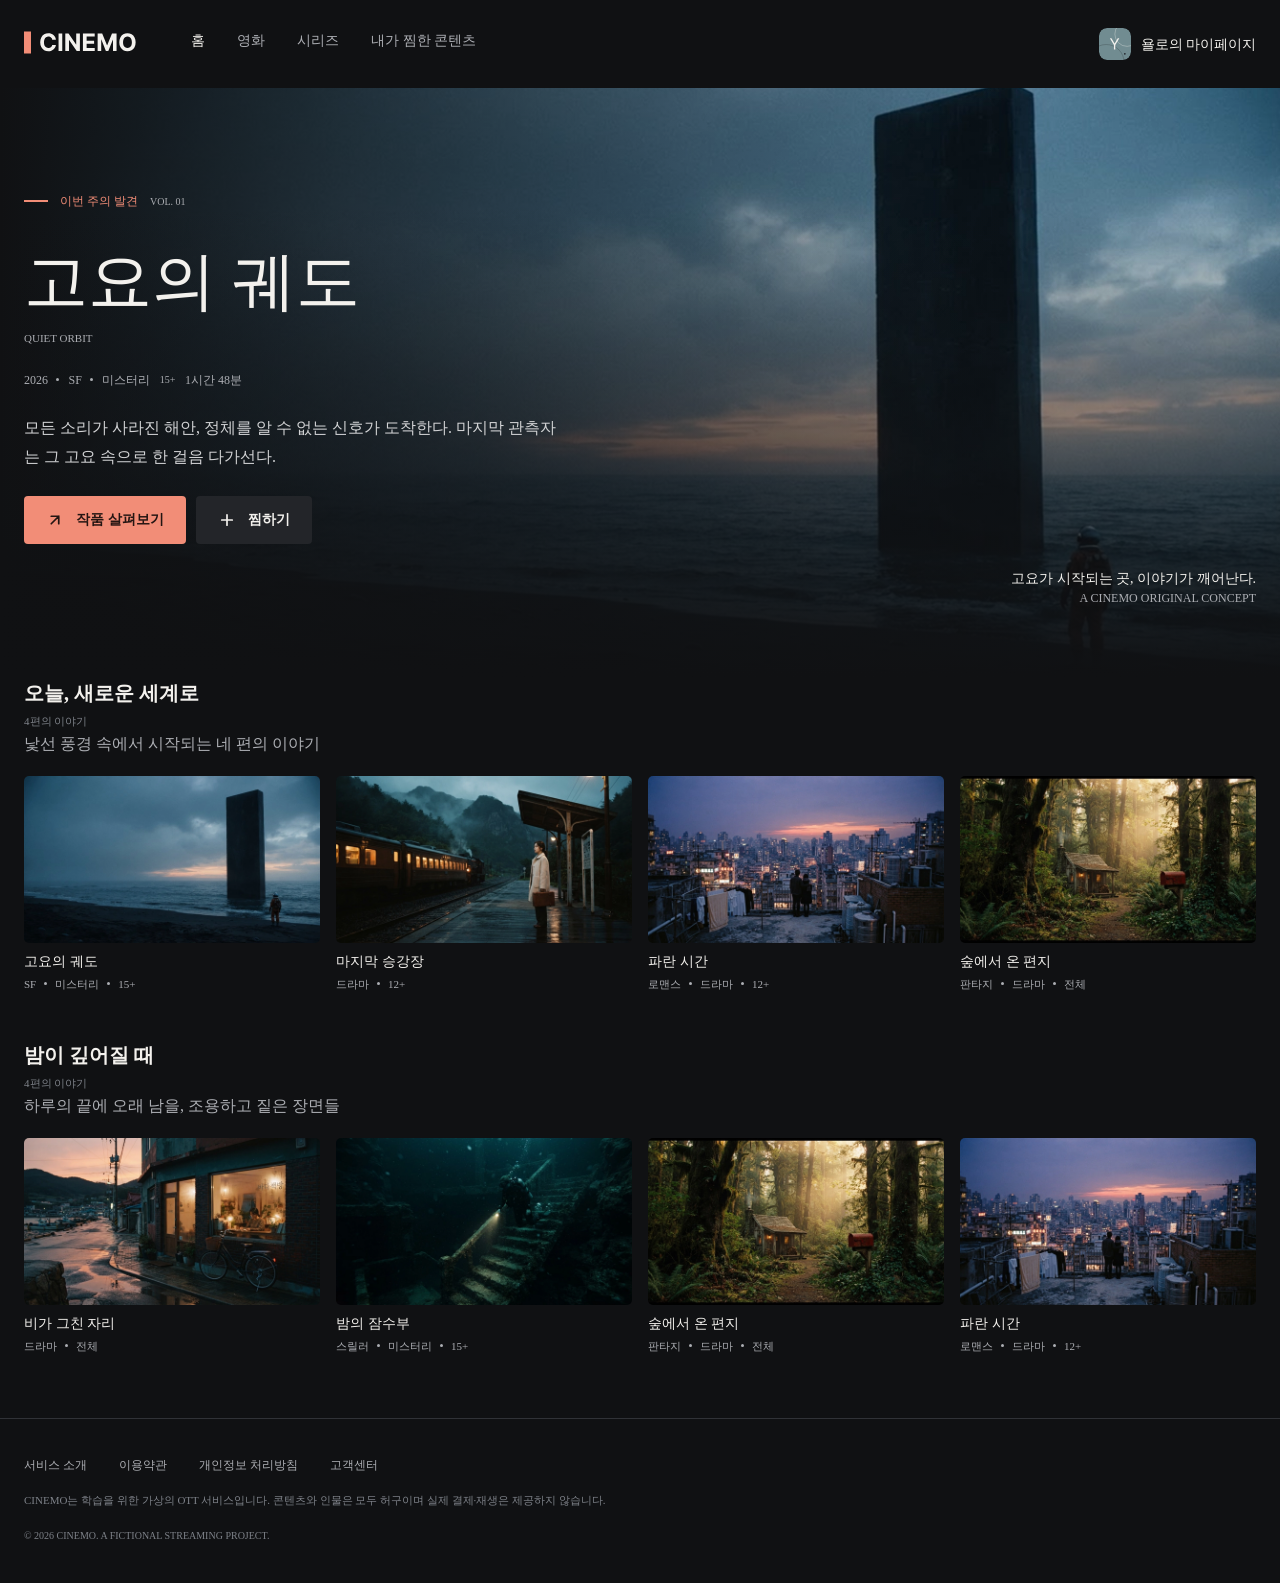
==== index.html @ 278b8002 "미디어쿼리 모바일 추가" ====
<!doctype html>
<html lang="ko">
  <head>
    <meta charset="UTF-8" />
    <meta name="viewport" content="width=device-width, initial-scale=1.0" />
    <title>Cinemo - Home</title>
    <link rel="stylesheet" href="./styles/reset.css" />
    <link rel="stylesheet" href="./styles/style.css" />
    <link rel="stylesheet" href="./styles/reset.css" />
    <link rel="stylesheet" href="./styles/style.css" />
  </head>
  <body>
    <header class="site-header">
      <div class="header-container">
        <div class="header-left">
          <a href="#" class="header-logo">
            <svg
              width="113"
              height="29"
              viewBox="0 0 113 29"
              fill="none"
              xmlns="http://www.w3.org/2000/svg"
            >
              <g clip-path="url(#clip0_1_660)">
                <rect y="3.5" width="7" height="22" fill="#F28D77" />
                <path
                  d="M31.9176 11.6562H28.1847C28.1165 11.1733 27.9773 10.7443 27.767 10.3693C27.5568 9.98864 27.2869 9.66477 26.9574 9.39773C26.6278 9.13068 26.2472 8.92614 25.8153 8.78409C25.3892 8.64205 24.9261 8.57102 24.4261 8.57102C23.5227 8.57102 22.7358 8.79545 22.0653 9.24432C21.3949 9.6875 20.875 10.3352 20.5057 11.1875C20.1364 12.0341 19.9517 13.0625 19.9517 14.2727C19.9517 15.517 20.1364 16.5625 20.5057 17.4091C20.8807 18.2557 21.4034 18.8949 22.0739 19.3267C22.7443 19.7585 23.5199 19.9744 24.4006 19.9744C24.8949 19.9744 25.3523 19.9091 25.7727 19.7784C26.1989 19.6477 26.5767 19.4574 26.9062 19.2074C27.2358 18.9517 27.5085 18.642 27.7244 18.2784C27.946 17.9148 28.0994 17.5 28.1847 17.0341L31.9176 17.0511C31.821 17.8523 31.5795 18.625 31.1932 19.3693C30.8125 20.108 30.2983 20.7699 29.6506 21.3551C29.0085 21.9347 28.2415 22.3949 27.3494 22.7358C26.4631 23.071 25.4602 23.2386 24.3409 23.2386C22.7841 23.2386 21.392 22.8864 20.1648 22.1818C18.9432 21.4773 17.9773 20.4574 17.267 19.1222C16.5625 17.7869 16.2102 16.1705 16.2102 14.2727C16.2102 12.3693 16.5682 10.75 17.2841 9.41477C18 8.07955 18.9716 7.0625 20.1989 6.36364C21.4261 5.65909 22.8068 5.30682 24.3409 5.30682C25.3523 5.30682 26.2898 5.44886 27.1534 5.73295C28.0227 6.01705 28.7926 6.43182 29.4631 6.97727C30.1335 7.51704 30.679 8.17898 31.0994 8.96307C31.5256 9.74716 31.7983 10.6449 31.9176 11.6562ZM38.2543 5.54545V23H34.5639V5.54545H38.2543ZM55.8899 5.54545V23H52.7024L45.1087 12.0142H44.9808V23H41.2905V5.54545H44.5291L52.0632 16.5227H52.2166V5.54545H55.8899ZM58.9389 23V5.54545H70.7003V8.58807H62.6293V12.7472H70.0952V15.7898H62.6293V19.9574H70.7344V23H58.9389ZM73.6342 5.54545H78.1854L82.9922 17.2727H83.1967L88.0035 5.54545H92.5547V23H88.9751V11.6392H88.8303L84.3132 22.9148H81.8757L77.3587 11.5966H77.2138V23H73.6342V5.54545ZM111.635 14.2727C111.635 16.1761 111.274 17.7955 110.553 19.1307C109.837 20.4659 108.859 21.4858 107.621 22.1903C106.388 22.8892 105.001 23.2386 103.462 23.2386C101.911 23.2386 100.518 22.8864 99.2855 22.1818C98.0526 21.4773 97.0781 20.4574 96.3622 19.1222C95.6463 17.7869 95.2884 16.1705 95.2884 14.2727C95.2884 12.3693 95.6463 10.75 96.3622 9.41477C97.0781 8.07955 98.0526 7.0625 99.2855 6.36364C100.518 5.65909 101.911 5.30682 103.462 5.30682C105.001 5.30682 106.388 5.65909 107.621 6.36364C108.859 7.0625 109.837 8.07955 110.553 9.41477C111.274 10.75 111.635 12.3693 111.635 14.2727ZM107.893 14.2727C107.893 13.0398 107.709 12 107.339 11.1534C106.976 10.3068 106.462 9.66477 105.797 9.22727C105.132 8.78977 104.354 8.57102 103.462 8.57102C102.57 8.57102 101.791 8.78977 101.126 9.22727C100.462 9.66477 99.9446 10.3068 99.5753 11.1534C99.2116 12 99.0298 13.0398 99.0298 14.2727C99.0298 15.5057 99.2116 16.5455 99.5753 17.392C99.9446 18.2386 100.462 18.8807 101.126 19.3182C101.791 19.7557 102.57 19.9744 103.462 19.9744C104.354 19.9744 105.132 19.7557 105.797 19.3182C106.462 18.8807 106.976 18.2386 107.339 17.392C107.709 16.5455 107.893 15.5057 107.893 14.2727Z"
                  fill="#F3F1ED"
                />
              </g>
              <defs>
                <clipPath id="clip0_1_660">
                  <rect width="113" height="29" fill="white" />
                </clipPath>
              </defs>
            </svg>
          </a>
          <nav>
            <ul class="service-list">
              <li><a href="#">홈</a></li>
              <li><a href="#">영화</a></li>
              <li><a href="#">시리즈</a></li>
              <li><a href="#">내가 찜한 콘텐츠</a></li>
            </ul>
          </nav>
        </div>
        <!-- header-left end -->

        <div class="header-right">
          <a href="./profile.html" class="user-profile">
            <div class="profile-avatar">
              <svg
                width="32"
                height="32"
                viewBox="0 0 32 32"
                fill="none"
                xmlns="http://www.w3.org/2000/svg"
              >
                <g clip-path="url(#clip0_1_669)">
                  <rect width="32" height="32" rx="8" fill="#718C91" />
                  <circle
                    cx="28.16"
                    cy="6.08"
                    r="12.3"
                    stroke="#F3F1ED"
                    stroke-opacity="0.313726"
                  />
                  <circle
                    cx="7.20005"
                    cy="34.4"
                    r="17.9"
                    stroke="#101113"
                    stroke-opacity="0.188235"
                  />
                  <path
                    d="M10.8927 10.3291H12.4418L15.54 15.5436H15.6709L18.7691 10.3291H20.3182L16.2818 16.8964V21.5H14.9291V16.8964L10.8927 10.3291Z"
                    fill="#F3F1ED"
                  />
                  <circle cx="25.84" cy="25.84" r="0.88" fill="#24272D" />
                </g>
                <defs>
                  <clipPath id="clip0_1_669">
                    <rect width="32" height="32" rx="8" fill="white" />
                  </clipPath>
                </defs>
              </svg>
            </div>
            <span class="profile-link white">욜로의 마이페이지</span>
          </a>
        </div>
        <!-- header-right -->
      </div>
    </header>

    <main>
      <section class="intro-section">
        <div class="hero-content">
          <div class="hero">
            <div class="editorial-label">
              <span class="collection-label">이번 주의 발견</span>
              <span class="collection-number">VOL. 01</span>
            </div>
          </div>
          <div class="title">
            <h2 class="korean-title">고요의 궤도</h2>
            <p class="english-title">QUIET ORBIT</p>
            <ul class="film-metadata">
              <li class="year-and-genre">2026</li>
              <li class="year-and-genre">SF</li>
              <li class="year-and-genre">미스터리</li>
              <li class="age-rating">15+</li>
              <li class="duration">1시간 48분</li>
            </ul>
          </div>
          <p class="synopsis">
            모든 소리가 사라진 해안, 정체를 알 수 없는 신호가 도착한다. 마지막
            관측자는 그 고요 속으로 한 걸음 다가선다.
          </p>
          <div class="film-actions">
            <button type="button">
              <svg
                width="18"
                height="18"
                viewBox="0 0 18 18"
                fill="none"
                xmlns="http://www.w3.org/2000/svg"
              >
                <path
                  d="M12.7494 12.7494V5.2506H5.25061M12.7494 5.2506L5.25061 12.7494"
                  stroke-width="1.7"
                  stroke-linecap="round"
                  stroke="#241512"
                />
              </svg>
              <p class="up-right-label">작품 살펴보기</p>
            </button>
            <button type="button">
              <svg
                width="18"
                height="18"
                viewBox="0 0 18 18"
                fill="none"
                xmlns="http://www.w3.org/2000/svg"
              >
                <path
                  d="M3.74939 9H8.99999M8.99999 9H14.2506M8.99999 9V3.7494M8.99999 9V14.2506"
                  stroke-width="1.7"
                  stroke-linecap="round"
                  stroke="#F3F1ED"
                />
              </svg>
              <p class="plus-label">찜하기</p>
            </button>
          </div>
          <div class="editorial-aside">
            <p class="editorial-quote">
              고요가 시작되는 곳, 이야기가 깨어난다.
            </p>
            <p class="collection-description">A CINEMO ORIGINAL CONCEPT</p>
          </div>
        </div>
      </section>
      <section class="mypage-content">
        <div class="row-title">
          <h2>오늘, 새로운 세계로</h2>
          <span>4편의 이야기</span>
        </div>
        <p>낯선 풍경 속에서 시작되는 네 편의 이야기</p>

        <div class="movie-list">
          <div class="movie-card">
            <a href="#">
              <img
                src="./assets/images/Image-quiet-orbit.webp"
                alt="고요의 궤도"
              />
              <h3>고요의 궤도</h3>
              <ul class="movie-metadata">
                <li>SF</li>
                <li>미스터리</li>
                <li>15+</li>
              </ul>
            </a>
          </div>

          <div class="movie-card">
            <a href="#">
              <img
                src="./assets/images/Image-last-platform.webp"
                alt="마지막 승강장"
              />
              <h3>마지막 승강장</h3>
              <ul class="movie-metadata">
                <li>드라마</li>
                <li>12+</li>
              </ul>
            </a>
          </div>

          <div class="movie-card">
            <a href="#">
              <img src="./assets/images/Image-blue-hour.webp" alt="파란 시간" />
              <h3>파란 시간</h3>
              <ul class="movie-metadata">
                <li>로맨스</li>
                <li>드라마</li>
                <li>12+</li>
              </ul>
            </a>
          </div>

          <div class="movie-card">
            <a href="#">
              <img
                src="./assets/images/Image-forest-letter.webp"
                alt="숲에서 온 편지"
              />
              <h3>숲에서 온 편지</h3>
              <ul class="movie-metadata">
                <li>판타지</li>
                <li>드라마</li>
                <li>전체</li>
              </ul>
            </a>
          </div>
        </div>
      </section>
      <section class="mypage-content">
        <div class="row-title">
          <h2>밤이 깊어질 때</h2>
          <span>4편의 이야기</span>
        </div>
        <p>하루의 끝에 오래 남을, 조용하고 짙은 장면들</p>

        <div class="movie-list">
          <div class="movie-card">
            <a href="#">
              <img
                src="./assets/images/Image-after-rain.webp"
                alt="비가 그친 자리"
              />
              <h3>비가 그친 자리</h3>
              <ul class="movie-metadata">
                <li>드라마</li>
                <li>전체</li>
              </ul>
            </a>
          </div>

          <div class="movie-card">
            <a href="#">
              <img
                src="./assets/images/Image-night-diver.webp"
                alt="밤의 잠수부"
              />
              <h3>밤의 잠수부</h3>
              <ul class="movie-metadata">
                <li>스릴러</li>
                <li>미스터리</li>
                <li>15+</li>
              </ul>
            </a>
          </div>

          <div class="movie-card">
            <a href="#">
              <img
                src="./assets/images/Image-forest-letter.webp"
                alt="숲에서 온 편지"
              />
              <h3>숲에서 온 편지</h3>
              <ul class="movie-metadata">
                <li>판타지</li>
                <li>드라마</li>
                <li>전체</li>
              </ul>
            </a>
          </div>

          <div class="movie-card">
            <a href="#">
              <img src="./assets/images/Image-blue-hour.webp" alt="파란 시간" />
              <h3>파란 시간</h3>
              <ul class="movie-metadata">
                <li>로맨스</li>
                <li>드라마</li>
                <li>12+</li>
              </ul>
            </a>
          </div>
        </div>
      </section>
    </main>
    <footer class="site-footer">
      <div class="footer-container">
        <ul class="footer-link">
          <li><a href="#">서비스 소개</a></li>
          <li><a href="#">이용약관</a></li>
          <li><a href="#">개인정보 처리방침</a></li>
          <li><a href="#">고객센터</a></li>
        </ul>

        <p class="footer-copyright">
          CINEMO는 학습을 위한 가상의 OTT 서비스입니다. 콘텐츠와 인물은 모두
          허구이며 실제 <span class="payment">결제</span><span>재생</span>은
          제공하지 않습니다.
        </p>

        <p class="footer-notice">
          © 2026 CINEMO. A FICTIONAL STREAMING PROJECT.
        </p>
      </div>
    </footer>
  </body>
</html>
---- styles/style.css ----
body {
  background-color: #101113;
}
/* .header-container,
.intro-section,
.mypage-content,
.footer-container {
  padding: 0 40px;
} */
.header-container,
.my-cinemo-content,
.footer-container {
  width: 100%;
  max-width: 1440px;
  margin: 0 auto;
  box-sizing: border-box;
}

/* header 헤더 */
.site-header {
  width: 100%;
  height: 88px;
  display: flex;
  align-items: center;
  justify-content: space-between;
  text-align: center;
}
.header-container {
  width: 100%;
  max-width: 1440px;
  display: flex;
  justify-content: space-between;
  margin: 0 auto;
  padding: 0 24px;
}

.header-left {
  display: flex;
  justify-content: flex-start;
  gap: 54px;
}
.header-logo,
.user-profile,
.profile-change-button,
.profile-button-edit {
  cursor: pointer;
}
.service-list {
  display: flex;
  justify-content: space-between;
  gap: 32px;
}
.service-list li a {
  color: #f3f1ed;
  font-size: 14px;
}
.service-list li:first-child ~ li a {
  color: #acaeb3;
}
.user-profile {
  display: flex;
  align-items: center;
  justify-content: center;
  gap: 10px;
  font-size: 14px;
}
.profile-link.white {
  color: #f3f1ed;
}
.profile-link.scarlet {
  color: #f28d77;
}

.meta-list {
  display: flex;
  align-items: center;
  gap: 8px;
}
.meta-list li:not(:last-child)::after {
  content: " · ";
}

/* header 헤더 끝 */

/* mypage - content */
.intro-section {
  width: 100%;
  height: 590px;
  margin: 0 auto;

  background:
    linear-gradient(to top, #101113 0%, transparent 80%),
    linear-gradient(to right, #101113 0%, transparent 80%),
    url("../assets/images/Image-quiet-orbit.webp") center / cover no-repeat;
}

.hero-content {
  max-width: 1440px;
  display: flex;
  flex-direction: column;
  gap: 24px;
  margin: 0 auto;
  padding: 104px 24px 72px 24px;
}

.main-content {
  display: flex;
  flex-direction: column;
  gap: 24px;
  width: 540px;
  height: 330px;
}
.editorial-label {
  display: flex;
  flex-direction: row;
  gap: 12px;
  align-items: center;
}
.collection-label::before {
  display: inline-block;
  content: "";
  width: 24px;
  height: 2px;
  background-color: #f28d77;
  margin-right: 12px;
}
.collection-label {
  font-size: 12px;
  font-style: medium;
  color: #f28d77;
  display: inline-flex;
  align-items: center;
}
.collection-number {
  font-size: 10px;
  color: #acaeb3;
}

.film-metadata {
  width: 218px;
  display: flex;
  justify-content: space-between;
}
.film-metadata li {
  display: flex;
  align-items: center;
  justify-content: center;
}
.title h2 {
  font-size: 64px;
  color: #f3f1ed;
  font-style: bold;
}
.english-title {
  font-size: 11px;
  color: #acaeb3;
  font-style: regular;
}
.film-metadata {
  padding: 24px 0 0 0;
}
.year-and-genre {
  font-size: 12px;
  color: #acaeb3;
}
.year-and-genre::after {
  display: inline-block;
  content: "";
  width: 3px;
  height: 3px;
  border-radius: 50%;
  background-color: #acaeb3;
  margin-left: 8px;
}
.film-metadata li:nth-child(3)::after {
  content: none;
}
.age-rating {
  font-size: 10px;
  color: #acaeb3;
}
.duration {
  font-size: 12px;
  color: #acaeb3;
}

.synopsis {
  font-size: 16px;
  line-height: 1.85;
  color: #d2d3d5;
  width: 540px;
}
.film-actions {
  display: flex;
  gap: 10px;
}
.film-actions button {
  height: 48px;
  display: flex;
  align-items: center;
  gap: 12px;
  padding: 0 22px;
  border-radius: 4px;
  font-weight: bold;
}
.film-actions button:first-child {
  background-color: #f28d77;
}
.film-actions button:last-child {
  background-color: #232529;
}
p.up-right-label {
  font-size: 14px;
  color: #241512;
}

p.plus-label {
  font-size: 14px;
  color: #f3f1ed;
}

.main-label {
  display: flex;
  align-items: center;
  gap: 12px;
  height: 14px;
  line-height: 14px;
  font-size: 12px;
  font-weight: 500;
  letter-spacing: 0px;
  color: #f28d77;
}
.main-label::before {
  content: " ";
  width: 24px;
  height: 2px;
  background-color: #f28d77;
  flex-shrink: 0;
}

.main-label span {
  font-size: 10px;
  font-weight: 400;
  letter-spacing: 0.2em;
  color: #acaeb3;
}

.film-title {
  display: flex;
  flex-direction: column;
  gap: 8px;
  width: 100%;
  height: 98px;
  max-width: 540px;
}
.editorial-quote,
.collection-description {
  text-align: right;
}
.editorial-quote {
  color: #f3f1ed;
  font-size: 14px;
}
.collection-description {
  color: #acaeb3;
  font-size: 12px;
}

/*브라우저 컨텐츠*/
.my-cinemo-content {
  display: flex;
  flex-direction: column;
  gap: 48px;
  padding: 56px 24px 64px 24px;
}

.page-introduction {
  width: 100%;
  max-width: 1440px;
  display: flex;
  flex-direction: column;
  gap: 12px;
  margin: 0 auto;
}
.mypage-eyebrow {
  font-size: 11px;
  color: #f28d77;
}
.mypage-title {
  font-size: 40px;
  font-weight: 800;
  color: #f3f1ed;
}
.mypage-description {
  font-size: 15px;
  color: #acaeb3;
}

/* 프로필 패널 */
.user-profile-panel {
  width: 100%;
  max-width: 1440px;
  display: flex;
  justify-content: space-between;
  align-items: center;
  margin: 0 auto;
  padding: 32px;
  background-color: #1a1c1f;
  border-radius: 4px;
}
.profile-information {
  display: flex;
  align-items: center;
}
.user-details {
  display: flex;
  flex-direction: column;
  gap: 8px;
}
.profile-heading {
  display: flex;
  align-items: center;
  gap: 12px;
}
h3.profile-name {
  font-size: 28px;
  color: #f3f1ed;
}
p.profile-badge {
  font-size: 12px;
  color: #f28d77;
}
p.personal-caption {
  font-size: 13px;
  color: #acaeb3;
}
p.member-since {
  font-size: 11px;
  color: #7e8289;
}

.profile-change {
  display: flex;
  align-items: center;
  justify-content: space-between;
}
.membership-date {
  display: none;
  font-size: 11px;
  color: #7e8289;
}
.profile-change-button {
  height: 48px;
  display: flex;
  gap: 8px;
  align-items: center;
  padding: 0 22px;
  border: 1px solid #303237;
  border-radius: 4px;
}
.profile-label {
  color: #f3f1ed;
  font-size: 14px;
}

/* 계정설정 */
.account-settings {
  width: 100%;
  max-width: 1440px;
  height: 353px;
  margin: 0 auto;
}

/* profile 프로필 선택 */
.profile-selection {
  width: 100%;
  max-width: 1440px;
  display: flex;
  flex-direction: column;
  justify-content: space-between;
  align-items: center;
  gap: 56px;
  margin: 0 auto;
  padding: 116px 64px;
}
.profile-introduction {
  text-align: center;
}
.eyebrow {
  font-size: 10px;
  color: #f28d77;
}
h2.page-title {
  font-size: 40px;
  font-weight: 800;
  color: #f3f1ed;
}
p.description {
  font-size: 15px;
  color: #acaeb3;
}
.profile-option {
  width: 728px;
  /* display: flex;
  justify-content: space-between;
  align-items: center; */
  display: grid;
  grid-template-columns: repeat(4, 1fr);
  gap: 40px;
}
.profile-name {
  font-size: 18px;
}
.profile-description {
  font-size: 11px;
}
.profile-avatar-admin {
  width: 152px;
  height: 152px;
  background: url("../assets/images/avatar-admin.png") center / cover no-repeat;
  display: flex;
  justify-content: center;
  align-items: center;
}
.profile-avatar-master {
  width: 152px;
  height: 152px;
  background: url("../assets/images/avatar-master.png") center / cover no-repeat;
  display: flex;
  justify-content: center;
  align-items: center;
}
.profile-avatar-user {
  width: 152px;
  height: 152px;
  background: url("../assets/images/avatar-user.png") center / cover no-repeat;
  display: flex;
  justify-content: center;
  align-items: center;
}
.profile-avatar-guest {
  width: 152px;
  height: 152px;
  background: url("../assets/images/avatar-guest.png") center / cover no-repeat;
  display: flex;
  justify-content: center;
  align-items: center;
}
.avatar-main-text {
  font-size: 72px;
  color: #f3f1ed;
}
.top-profile-avatar-spell {
  width: 32px;
  height: 32px;
  background: url("../assets/images/avatar-admin.png") center / cover no-repeat;
  display: flex;
  justify-content: center;
  align-items: center;
}
.top-avatar-text {
  font-size: 15px;
  color: #f3f1ed;
}

.profile-avatar-spell {
  width: 88px;
  height: 88px;
  background: url("../assets/images/avatar-admin.png") center / cover no-repeat;
  display: flex;
  justify-content: center;
  align-items: center;
  margin-right: 28px;
}
.avatar-text {
  font-size: 42px;
  color: #f3f1ed;
}
.profile-sub-name {
  display: flex;
  flex-direction: column;
  align-items: center;
  gap: 6px;
  margin-top: 16px;
}
.profile-name {
  font-size: 18px;
  color: #f3f1ed;
}
.profile-description {
  font-size: 11px;
  color: #acaeb3;
}
.profile-button-edit {
  height: 48px;
  display: flex;
  align-items: center;
  gap: 8px;
  padding: 22px;
  border: 1px solid #303237;
  border-radius: 4px;
}
p.profile-management {
  font-size: 14px;
  font-weight: 800;
  color: #f3f1ed;
}
p.project-note {
  text-align: center;
  font-size: 11px;
  color: #7e8289;
}

.site-footer {
  width: 100%;
  max-width: 1440px;
  position: relative;
  margin: 0 auto;
  padding: 40px 24px;
  display: flex;
  flex-direction: column;
  align-items: flex-start;
  gap: 20px;
  border-top: 1px solid #303237;
}

.footer-container {
  width: 100%;
  max-width: 1440px;
  display: flex;
  flex-direction: column;
  margin: 0 auto;
  gap: 20px;
}

.footer-link {
  display: flex;
  gap: 32px;
  margin: 0;
  padding: 0;
  list-style: none;
  font-weight: 400;
  font-style: normal;
  font-size: 12px;
  line-height: 100%;
}

.footer-link a {
  color: #acaeb3;
  text-decoration: none;
}

.site-footer {
  width: 100%;
}

.site-footer > .container {
  display: flex;
  flex-direction: column;
  align-items: flex-start;
  gap: 20px;
  max-width: 1440px;
  width: 100%;
}

.footer-copyright {
  width: 100%;
  height: 20px;
  margin: 0;
  font-size: 11px;
  color: #7e8289;
  line-height: 180%;
}

.payment::after {
  content: "·";
  width: 2px;
  height: 2px;
  border-radius: 50%;
}

.footer-notice {
  width: 259px;
  height: 12px;
  margin: 0;
  font-size: 10px;
  color: #7e8289;
  line-height: 100%;
}

.mobile-break {
  display: inline;
}

/* 콘텐츠 전체 영역 */
.mypage-content {
  max-width: 1440px;
  margin: 0 auto;
  color: #f3f1ed;
  padding: 0 24px;
}
.mypage-content:nth-child(2) {
  margin-bottom: 48px;
}
.mypage-content:nth-child(3) {
  margin-bottom: 64px;
}
.collection {
  margin-bottom: 48px;
}

.section-heading {
  display: flex;
  justify-content: space-between;
  align-items: center;
  gap: 16px;
  margin-bottom: 20px;
}

.section-heading h2 {
  margin: 0;
  font-size: 24px;
  font-weight: 700;
}

.section-heading p {
  margin: 4px 0 0;
  color: #acadb9;
  font-size: 13px;
}

.section-heading > a {
  flex-shrink: 0;
  color: #acadb9;
  font-size: 12px;
}

/* 영화 카드 4개 가로 배치 */
.movie-list {
  display: grid;
  grid-template-columns: repeat(4, minmax(0, 1fr));
  gap: 20px;
}
.movie-card {
  min-width: 0;
}
.movie-card a {
  position: relative;
  display: block;
  color: inherit;
  text-decoration: none;
}
.movie-card img {
  display: block;
  width: 100%;
  aspect-ratio: 16 / 9;
  object-fit: cover;
  border-radius: 5px;
}
.movie-metadata {
  display: flex;
  align-items: center;
}
.movie-metadata li {
  font-size: 11px;
  color: #acaeb3;
  display: flex;
  align-items: center;
  white-space: nowrap;
}
.movie-metadata li::after {
  display: inline-block;
  content: "";
  width: 3px;
  height: 3px;
  border-radius: 50%;
  background-color: #acaeb3;
  margin: 0 8px;
}
.movie-metadata li:last-child::after {
  content: none;
}

.favorite-content {
  width: 100%;
  max-width: 1440px;
  margin: 0 auto;
}

.favorite-content .row-title {
  display: flex;
  justify-content: space-between;
  align-items: center;
  margin-bottom: 15px;
}

.row-title h2 {
  font-size: 20px;
  font-weight: bold;
  color: #f3f1ed;
}

.row-title span {
  font-size: 11px;
  color: #7e8289;
}

.mypage-content p {
  color: #acaeb3;
  margin-bottom: 20px;
}

.movie-list {
  display: grid;
  grid-template-columns: repeat(4, 1fr);
  gap: 16px;
}

.movie-card img {
  width: 100%;
  aspect-ratio: 16 / 9;
  object-fit: cover;
  display: block;
}

.movie-card:hover img {
  opacity: 0.8;
}

.movie-card h3 {
  font-size: 14px;
  margin: 8px 0 4px;
  color: #f3f1ed;
}

.movie-card p {
  font-size: 11px;
  color: #7e8289;
  margin: 0;
}

.account-settings h2 {
  margin-bottom: 10px;
  font-size: 20px;
  color: #f3f1ed;
}

.setting-row {
  display: grid;
  grid-template-columns: 180px 1fr 48px;
  gap: 12px;
  align-items: center;
  padding: 16px 0;
  border-bottom: 1px solid #303237;
  font-size: 13px;
}

.setting-row:last-child {
  border: 0;
}

.setting-row a {
  color: #f28d77;
  text-decoration: none;
  text-align: right;
}

.setting-row .logout-link {
  color: #acaeb3;
}

.setting-note {
  display: flex;
  justify-content: space-between;
  align-items: center;
  font-size: 11px;
  color: #acaeb3;
}

.setting-note a {
  color: #acaeb3;
  text-decoration: none;
}

.setting-label {
  color: #acaeb3;
}
.setting-value {
  color: #f3f1ed;
}

.favorite-content {
  margin-bottom: 30px;
}

.account-settings h2 {
  font-size: 20px;
  margin-bottom: 10px;
}

.setting {
  display: grid;
  grid-template-columns: 100px 1fr 40px;
  gap: 12px;
  align-items: center;
  padding: 16px 0;
  border-bottom: 1px solid #303237;
  font-size: 13px;
}

.setting a {
  color: #f28d77;
  text-decoration: none;
  text-align: right;
}

.setting-note {
  font-size: 11px;
  color: #f3f1ed;
  margin-top: 16px;
}

.movie-checkbox {
  width: 28px;
  height: 28px;
  position: absolute;
  top: 12px;
  right: 12px;
  width: 28px;
  height: 28px;
  background-color: #101113;
  border-radius: 4px;
  cursor: pointer;
}
#checkbox {
  width: 28px;
  height: 28px;
  opacity: 0;
  cursor: pointer;
}
.checkboximage {
  display: none;
  justify-content: center;
  align-items: center;
  width: 28px;
  height: 28px;
  position: absolute;
  top: 50%;
  left: 50%;
  transform: translate(-50%, -50%);
  cursor: pointer;
}
#checkbox:checked + .checkboximage {
  display: flex;
}
/* 모바일 */
@media (max-width: 767px) {
  /* 헤더 메뉴바*/
  .site-header {
    height: auto;
    align-items: flex-start;
    padding: 27px 16px;
  }
  .header-container {
    padding: 0;
  }
  .header-left {
    display: block;
  }

  .editorial-aside {
    display: none;
  }
  .service-list {
    padding-top: 20px;
    justify-content: flex-start;
  }
  .service-list li {
    flex-shrink: 0;
  }
  .service-list li a {
    font-size: 13px;
    white-space: nowrap;
  }
  .header-right {
    align-items: flex-start;
  }
  .profile-link {
    display: none;
  }
  .mypage-title {
    font-size: 30px;
  }
  .mypage-description {
    font-size: 13px;
  }

  /* main page intro section*/
  .hero-content {
    padding: 104px 16px 72px 16px;
  }
  .title h2 {
    font-size: 40px;
  }
  .synopsis {
    font: 14px;
    width: 390px;
  }
  .editorial-aside {
    display: none;
  }

  /* mypage.html 프로필 변경 패널 */
  .user-profile-panel {
    display: block;
  }
  .profile-information {
    margin-bottom: 24px;
  }
  .profile-avatar-spell {
    width: 64px;
    height: 64px;
  }
  h3.profile-name {
    font-size: 22px;
  }
  .membership-date {
    display: block;
  }
  .profile-label {
    font-size: 13px;
  }

  /* profil.html의 프로필 부분 */
  h2.page-title {
    font-size: 28px;
  }
  p.description {
    font-size: 13px;
  }
  .profile-sub-name {
    width: 152px;
  }
  .profile-description {
    display: none;
  }
  .profile-selection {
    padding: 56px 24px;
  }
  .profile-option {
    width: 100%;
    grid-template-columns: repeat(2, 1fr);
    gap: 32px;
  }
  .profile-option li {
    width: 100%;
    display: flex;
    justify-content: center;
  }
  p.project-note {
    padding-bottom: 90px;
  }
}
---- styles/style.css ----
body {
  background-color: #101113;
}
/* .header-container,
.intro-section,
.mypage-content,
.footer-container {
  padding: 0 40px;
} */
.header-container,
.my-cinemo-content,
.footer-container {
  width: 100%;
  max-width: 1440px;
  margin: 0 auto;
  box-sizing: border-box;
}

/* header 헤더 */
.site-header {
  width: 100%;
  height: 88px;
  display: flex;
  align-items: center;
  justify-content: space-between;
  text-align: center;
}
.header-container {
  width: 100%;
  max-width: 1440px;
  display: flex;
  justify-content: space-between;
  margin: 0 auto;
  padding: 0 24px;
}

.header-left {
  display: flex;
  justify-content: flex-start;
  gap: 54px;
}
.header-logo,
.user-profile,
.profile-change-button,
.profile-button-edit {
  cursor: pointer;
}
.service-list {
  display: flex;
  justify-content: space-between;
  gap: 32px;
}
.service-list li a {
  color: #f3f1ed;
  font-size: 14px;
}
.service-list li:first-child ~ li a {
  color: #acaeb3;
}
.user-profile {
  display: flex;
  align-items: center;
  justify-content: center;
  gap: 10px;
  font-size: 14px;
}
.profile-link.white {
  color: #f3f1ed;
}
.profile-link.scarlet {
  color: #f28d77;
}

.meta-list {
  display: flex;
  align-items: center;
  gap: 8px;
}
.meta-list li:not(:last-child)::after {
  content: " · ";
}

/* header 헤더 끝 */

/* mypage - content */
.intro-section {
  width: 100%;
  height: 590px;
  margin: 0 auto;

  background:
    linear-gradient(to top, #101113 0%, transparent 80%),
    linear-gradient(to right, #101113 0%, transparent 80%),
    url("../assets/images/Image-quiet-orbit.webp") center / cover no-repeat;
}

.hero-content {
  max-width: 1440px;
  display: flex;
  flex-direction: column;
  gap: 24px;
  margin: 0 auto;
  padding: 104px 24px 72px 24px;
}

.main-content {
  display: flex;
  flex-direction: column;
  gap: 24px;
  width: 540px;
  height: 330px;
}
.editorial-label {
  display: flex;
  flex-direction: row;
  gap: 12px;
  align-items: center;
}
.collection-label::before {
  display: inline-block;
  content: "";
  width: 24px;
  height: 2px;
  background-color: #f28d77;
  margin-right: 12px;
}
.collection-label {
  font-size: 12px;
  font-style: medium;
  color: #f28d77;
  display: inline-flex;
  align-items: center;
}
.collection-number {
  font-size: 10px;
  color: #acaeb3;
}

.film-metadata {
  width: 218px;
  display: flex;
  justify-content: space-between;
}
.film-metadata li {
  display: flex;
  align-items: center;
  justify-content: center;
}
.title h2 {
  font-size: 64px;
  color: #f3f1ed;
  font-style: bold;
}
.english-title {
  font-size: 11px;
  color: #acaeb3;
  font-style: regular;
}
.film-metadata {
  padding: 24px 0 0 0;
}
.year-and-genre {
  font-size: 12px;
  color: #acaeb3;
}
.year-and-genre::after {
  display: inline-block;
  content: "";
  width: 3px;
  height: 3px;
  border-radius: 50%;
  background-color: #acaeb3;
  margin-left: 8px;
}
.film-metadata li:nth-child(3)::after {
  content: none;
}
.age-rating {
  font-size: 10px;
  color: #acaeb3;
}
.duration {
  font-size: 12px;
  color: #acaeb3;
}

.synopsis {
  font-size: 16px;
  line-height: 1.85;
  color: #d2d3d5;
  width: 540px;
}
.film-actions {
  display: flex;
  gap: 10px;
}
.film-actions button {
  height: 48px;
  display: flex;
  align-items: center;
  gap: 12px;
  padding: 0 22px;
  border-radius: 4px;
  font-weight: bold;
}
.film-actions button:first-child {
  background-color: #f28d77;
}
.film-actions button:last-child {
  background-color: #232529;
}
p.up-right-label {
  font-size: 14px;
  color: #241512;
}

p.plus-label {
  font-size: 14px;
  color: #f3f1ed;
}

.main-label {
  display: flex;
  align-items: center;
  gap: 12px;
  height: 14px;
  line-height: 14px;
  font-size: 12px;
  font-weight: 500;
  letter-spacing: 0px;
  color: #f28d77;
}
.main-label::before {
  content: " ";
  width: 24px;
  height: 2px;
  background-color: #f28d77;
  flex-shrink: 0;
}

.main-label span {
  font-size: 10px;
  font-weight: 400;
  letter-spacing: 0.2em;
  color: #acaeb3;
}

.film-title {
  display: flex;
  flex-direction: column;
  gap: 8px;
  width: 100%;
  height: 98px;
  max-width: 540px;
}
.editorial-quote,
.collection-description {
  text-align: right;
}
.editorial-quote {
  color: #f3f1ed;
  font-size: 14px;
}
.collection-description {
  color: #acaeb3;
  font-size: 12px;
}

/*브라우저 컨텐츠*/
.my-cinemo-content {
  display: flex;
  flex-direction: column;
  gap: 48px;
  padding: 56px 24px 64px 24px;
}

.page-introduction {
  width: 100%;
  max-width: 1440px;
  display: flex;
  flex-direction: column;
  gap: 12px;
  margin: 0 auto;
}
.mypage-eyebrow {
  font-size: 11px;
  color: #f28d77;
}
.mypage-title {
  font-size: 40px;
  font-weight: 800;
  color: #f3f1ed;
}
.mypage-description {
  font-size: 15px;
  color: #acaeb3;
}

/* 프로필 패널 */
.user-profile-panel {
  width: 100%;
  max-width: 1440px;
  display: flex;
  justify-content: space-between;
  align-items: center;
  margin: 0 auto;
  padding: 32px;
  background-color: #1a1c1f;
  border-radius: 4px;
}
.profile-information {
  display: flex;
  align-items: center;
}
.user-details {
  display: flex;
  flex-direction: column;
  gap: 8px;
}
.profile-heading {
  display: flex;
  align-items: center;
  gap: 12px;
}
h3.profile-name {
  font-size: 28px;
  color: #f3f1ed;
}
p.profile-badge {
  font-size: 12px;
  color: #f28d77;
}
p.personal-caption {
  font-size: 13px;
  color: #acaeb3;
}
p.member-since {
  font-size: 11px;
  color: #7e8289;
}

.profile-change {
  display: flex;
  align-items: center;
  justify-content: space-between;
}
.membership-date {
  display: none;
  font-size: 11px;
  color: #7e8289;
}
.profile-change-button {
  height: 48px;
  display: flex;
  gap: 8px;
  align-items: center;
  padding: 0 22px;
  border: 1px solid #303237;
  border-radius: 4px;
}
.profile-label {
  color: #f3f1ed;
  font-size: 14px;
}

/* 계정설정 */
.account-settings {
  width: 100%;
  max-width: 1440px;
  height: 353px;
  margin: 0 auto;
}

/* profile 프로필 선택 */
.profile-selection {
  width: 100%;
  max-width: 1440px;
  display: flex;
  flex-direction: column;
  justify-content: space-between;
  align-items: center;
  gap: 56px;
  margin: 0 auto;
  padding: 116px 64px;
}
.profile-introduction {
  text-align: center;
}
.eyebrow {
  font-size: 10px;
  color: #f28d77;
}
h2.page-title {
  font-size: 40px;
  font-weight: 800;
  color: #f3f1ed;
}
p.description {
  font-size: 15px;
  color: #acaeb3;
}
.profile-option {
  width: 728px;
  /* display: flex;
  justify-content: space-between;
  align-items: center; */
  display: grid;
  grid-template-columns: repeat(4, 1fr);
  gap: 40px;
}
.profile-name {
  font-size: 18px;
}
.profile-description {
  font-size: 11px;
}
.profile-avatar-admin {
  width: 152px;
  height: 152px;
  background: url("../assets/images/avatar-admin.png") center / cover no-repeat;
  display: flex;
  justify-content: center;
  align-items: center;
}
.profile-avatar-master {
  width: 152px;
  height: 152px;
  background: url("../assets/images/avatar-master.png") center / cover no-repeat;
  display: flex;
  justify-content: center;
  align-items: center;
}
.profile-avatar-user {
  width: 152px;
  height: 152px;
  background: url("../assets/images/avatar-user.png") center / cover no-repeat;
  display: flex;
  justify-content: center;
  align-items: center;
}
.profile-avatar-guest {
  width: 152px;
  height: 152px;
  background: url("../assets/images/avatar-guest.png") center / cover no-repeat;
  display: flex;
  justify-content: center;
  align-items: center;
}
.avatar-main-text {
  font-size: 72px;
  color: #f3f1ed;
}
.top-profile-avatar-spell {
  width: 32px;
  height: 32px;
  background: url("../assets/images/avatar-admin.png") center / cover no-repeat;
  display: flex;
  justify-content: center;
  align-items: center;
}
.top-avatar-text {
  font-size: 15px;
  color: #f3f1ed;
}

.profile-avatar-spell {
  width: 88px;
  height: 88px;
  background: url("../assets/images/avatar-admin.png") center / cover no-repeat;
  display: flex;
  justify-content: center;
  align-items: center;
  margin-right: 28px;
}
.avatar-text {
  font-size: 42px;
  color: #f3f1ed;
}
.profile-sub-name {
  display: flex;
  flex-direction: column;
  align-items: center;
  gap: 6px;
  margin-top: 16px;
}
.profile-name {
  font-size: 18px;
  color: #f3f1ed;
}
.profile-description {
  font-size: 11px;
  color: #acaeb3;
}
.profile-button-edit {
  height: 48px;
  display: flex;
  align-items: center;
  gap: 8px;
  padding: 22px;
  border: 1px solid #303237;
  border-radius: 4px;
}
p.profile-management {
  font-size: 14px;
  font-weight: 800;
  color: #f3f1ed;
}
p.project-note {
  text-align: center;
  font-size: 11px;
  color: #7e8289;
}

.site-footer {
  width: 100%;
  max-width: 1440px;
  position: relative;
  margin: 0 auto;
  padding: 40px 24px;
  display: flex;
  flex-direction: column;
  align-items: flex-start;
  gap: 20px;
  border-top: 1px solid #303237;
}

.footer-container {
  width: 100%;
  max-width: 1440px;
  display: flex;
  flex-direction: column;
  margin: 0 auto;
  gap: 20px;
}

.footer-link {
  display: flex;
  gap: 32px;
  margin: 0;
  padding: 0;
  list-style: none;
  font-weight: 400;
  font-style: normal;
  font-size: 12px;
  line-height: 100%;
}

.footer-link a {
  color: #acaeb3;
  text-decoration: none;
}

.site-footer {
  width: 100%;
}

.site-footer > .container {
  display: flex;
  flex-direction: column;
  align-items: flex-start;
  gap: 20px;
  max-width: 1440px;
  width: 100%;
}

.footer-copyright {
  width: 100%;
  height: 20px;
  margin: 0;
  font-size: 11px;
  color: #7e8289;
  line-height: 180%;
}

.payment::after {
  content: "·";
  width: 2px;
  height: 2px;
  border-radius: 50%;
}

.footer-notice {
  width: 259px;
  height: 12px;
  margin: 0;
  font-size: 10px;
  color: #7e8289;
  line-height: 100%;
}

.mobile-break {
  display: inline;
}

/* 콘텐츠 전체 영역 */
.mypage-content {
  max-width: 1440px;
  margin: 0 auto;
  color: #f3f1ed;
  padding: 0 24px;
}
.mypage-content:nth-child(2) {
  margin-bottom: 48px;
}
.mypage-content:nth-child(3) {
  margin-bottom: 64px;
}
.collection {
  margin-bottom: 48px;
}

.section-heading {
  display: flex;
  justify-content: space-between;
  align-items: center;
  gap: 16px;
  margin-bottom: 20px;
}

.section-heading h2 {
  margin: 0;
  font-size: 24px;
  font-weight: 700;
}

.section-heading p {
  margin: 4px 0 0;
  color: #acadb9;
  font-size: 13px;
}

.section-heading > a {
  flex-shrink: 0;
  color: #acadb9;
  font-size: 12px;
}

/* 영화 카드 4개 가로 배치 */
.movie-list {
  display: grid;
  grid-template-columns: repeat(4, minmax(0, 1fr));
  gap: 20px;
}
.movie-card {
  min-width: 0;
}
.movie-card a {
  position: relative;
  display: block;
  color: inherit;
  text-decoration: none;
}
.movie-card img {
  display: block;
  width: 100%;
  aspect-ratio: 16 / 9;
  object-fit: cover;
  border-radius: 5px;
}
.movie-metadata {
  display: flex;
  align-items: center;
}
.movie-metadata li {
  font-size: 11px;
  color: #acaeb3;
  display: flex;
  align-items: center;
  white-space: nowrap;
}
.movie-metadata li::after {
  display: inline-block;
  content: "";
  width: 3px;
  height: 3px;
  border-radius: 50%;
  background-color: #acaeb3;
  margin: 0 8px;
}
.movie-metadata li:last-child::after {
  content: none;
}

.favorite-content {
  width: 100%;
  max-width: 1440px;
  margin: 0 auto;
}

.favorite-content .row-title {
  display: flex;
  justify-content: space-between;
  align-items: center;
  margin-bottom: 15px;
}

.row-title h2 {
  font-size: 20px;
  font-weight: bold;
  color: #f3f1ed;
}

.row-title span {
  font-size: 11px;
  color: #7e8289;
}

.mypage-content p {
  color: #acaeb3;
  margin-bottom: 20px;
}

.movie-list {
  display: grid;
  grid-template-columns: repeat(4, 1fr);
  gap: 16px;
}

.movie-card img {
  width: 100%;
  aspect-ratio: 16 / 9;
  object-fit: cover;
  display: block;
}

.movie-card:hover img {
  opacity: 0.8;
}

.movie-card h3 {
  font-size: 14px;
  margin: 8px 0 4px;
  color: #f3f1ed;
}

.movie-card p {
  font-size: 11px;
  color: #7e8289;
  margin: 0;
}

.account-settings h2 {
  margin-bottom: 10px;
  font-size: 20px;
  color: #f3f1ed;
}

.setting-row {
  display: grid;
  grid-template-columns: 180px 1fr 48px;
  gap: 12px;
  align-items: center;
  padding: 16px 0;
  border-bottom: 1px solid #303237;
  font-size: 13px;
}

.setting-row:last-child {
  border: 0;
}

.setting-row a {
  color: #f28d77;
  text-decoration: none;
  text-align: right;
}

.setting-row .logout-link {
  color: #acaeb3;
}

.setting-note {
  display: flex;
  justify-content: space-between;
  align-items: center;
  font-size: 11px;
  color: #acaeb3;
}

.setting-note a {
  color: #acaeb3;
  text-decoration: none;
}

.setting-label {
  color: #acaeb3;
}
.setting-value {
  color: #f3f1ed;
}

.favorite-content {
  margin-bottom: 30px;
}

.account-settings h2 {
  font-size: 20px;
  margin-bottom: 10px;
}

.setting {
  display: grid;
  grid-template-columns: 100px 1fr 40px;
  gap: 12px;
  align-items: center;
  padding: 16px 0;
  border-bottom: 1px solid #303237;
  font-size: 13px;
}

.setting a {
  color: #f28d77;
  text-decoration: none;
  text-align: right;
}

.setting-note {
  font-size: 11px;
  color: #f3f1ed;
  margin-top: 16px;
}

.movie-checkbox {
  width: 28px;
  height: 28px;
  position: absolute;
  top: 12px;
  right: 12px;
  width: 28px;
  height: 28px;
  background-color: #101113;
  border-radius: 4px;
  cursor: pointer;
}
#checkbox {
  width: 28px;
  height: 28px;
  opacity: 0;
  cursor: pointer;
}
.checkboximage {
  display: none;
  justify-content: center;
  align-items: center;
  width: 28px;
  height: 28px;
  position: absolute;
  top: 50%;
  left: 50%;
  transform: translate(-50%, -50%);
  cursor: pointer;
}
#checkbox:checked + .checkboximage {
  display: flex;
}
/* 모바일 */
@media (max-width: 767px) {
  /* 헤더 메뉴바*/
  .site-header {
    height: auto;
    align-items: flex-start;
    padding: 27px 16px;
  }
  .header-container {
    padding: 0;
  }
  .header-left {
    display: block;
  }

  .editorial-aside {
    display: none;
  }
  .service-list {
    padding-top: 20px;
    justify-content: flex-start;
  }
  .service-list li {
    flex-shrink: 0;
  }
  .service-list li a {
    font-size: 13px;
    white-space: nowrap;
  }
  .header-right {
    align-items: flex-start;
  }
  .profile-link {
    display: none;
  }
  .mypage-title {
    font-size: 30px;
  }
  .mypage-description {
    font-size: 13px;
  }

  /* main page intro section*/
  .hero-content {
    padding: 104px 16px 72px 16px;
  }
  .title h2 {
    font-size: 40px;
  }
  .synopsis {
    font: 14px;
    width: 390px;
  }
  .editorial-aside {
    display: none;
  }

  /* mypage.html 프로필 변경 패널 */
  .user-profile-panel {
    display: block;
  }
  .profile-information {
    margin-bottom: 24px;
  }
  .profile-avatar-spell {
    width: 64px;
    height: 64px;
  }
  h3.profile-name {
    font-size: 22px;
  }
  .membership-date {
    display: block;
  }
  .profile-label {
    font-size: 13px;
  }

  /* profil.html의 프로필 부분 */
  h2.page-title {
    font-size: 28px;
  }
  p.description {
    font-size: 13px;
  }
  .profile-sub-name {
    width: 152px;
  }
  .profile-description {
    display: none;
  }
  .profile-selection {
    padding: 56px 24px;
  }
  .profile-option {
    width: 100%;
    grid-template-columns: repeat(2, 1fr);
    gap: 32px;
  }
  .profile-option li {
    width: 100%;
    display: flex;
    justify-content: center;
  }
  p.project-note {
    padding-bottom: 90px;
  }
}
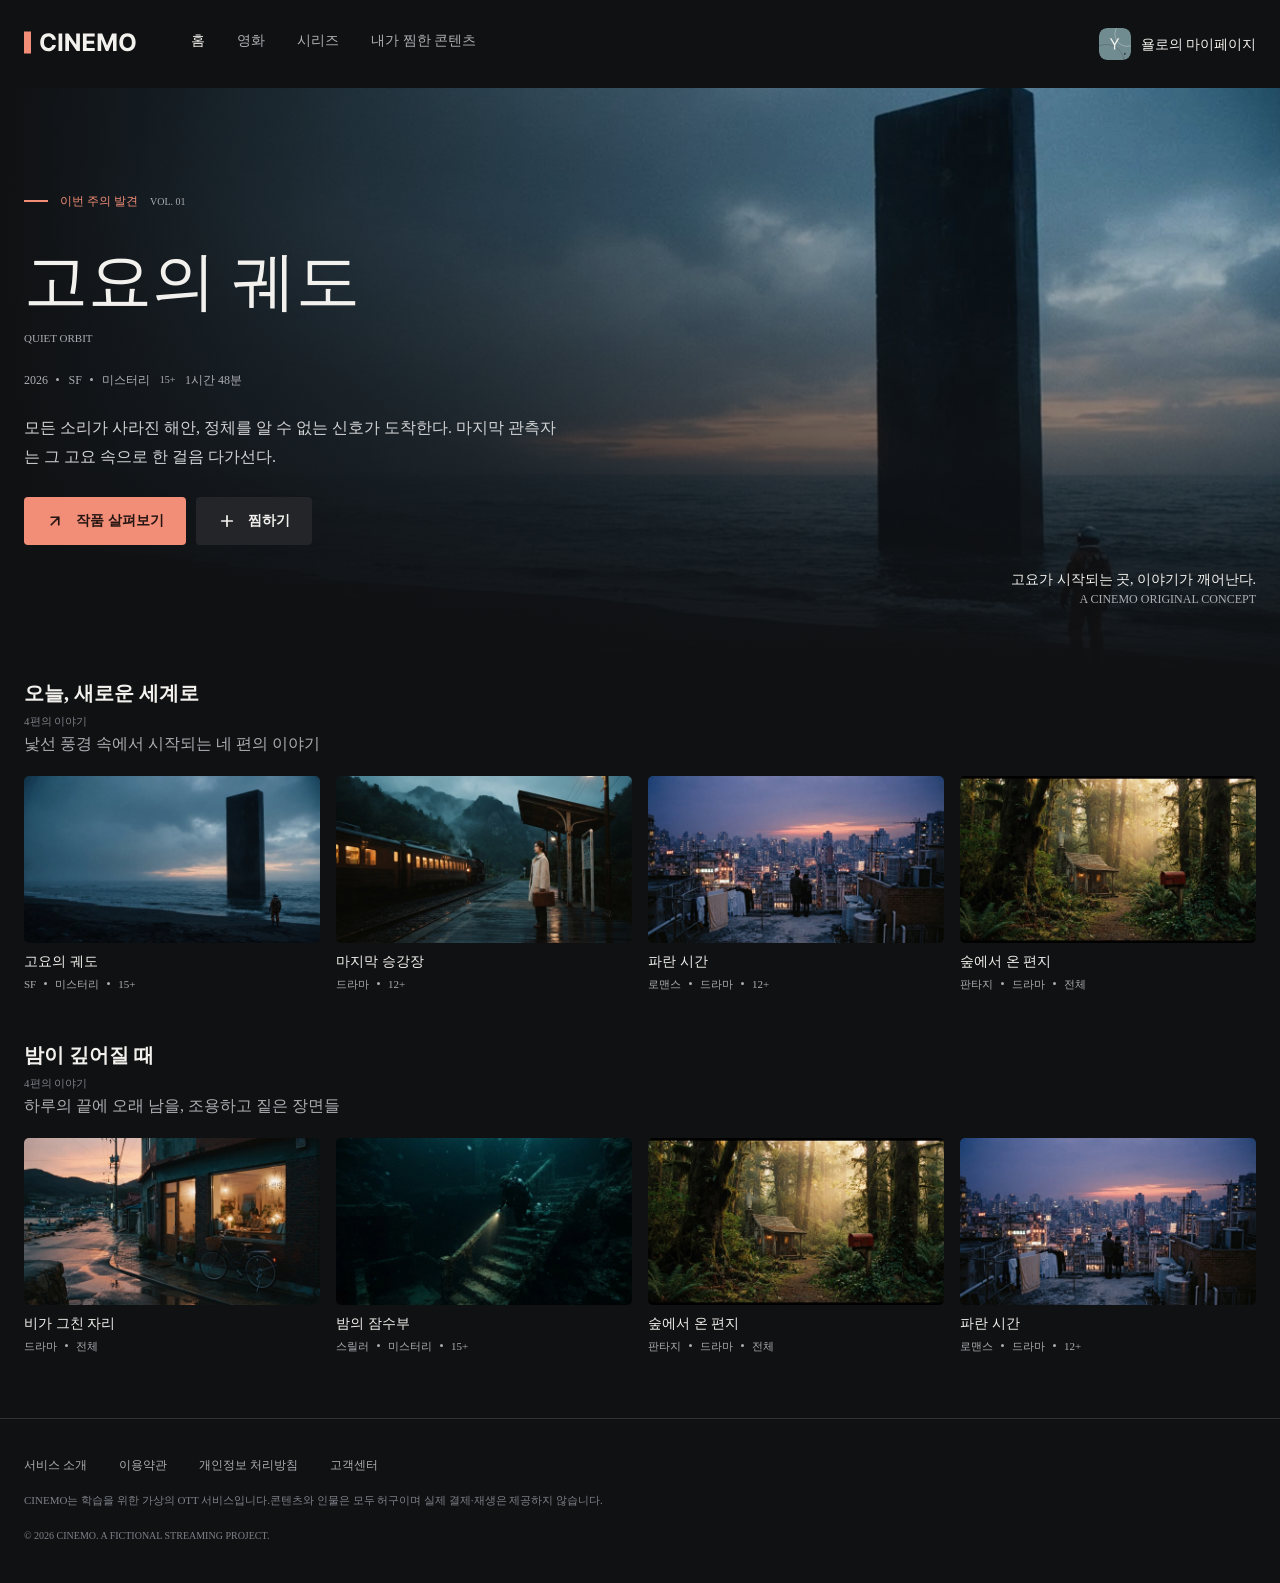
==== commit d5b8e30f: "css 마지막 수정, 모바일 css 수정" ====
--- a/index.html
+++ b/index.html
@@ -301,8 +301,7 @@
         </ul>
 
         <p class="footer-copyright">
-          CINEMO는 학습을 위한 가상의 OTT 서비스입니다. 콘텐츠와 인물은 모두
-          허구이며 실제 <span class="payment">결제</span><span>재생</span>은
+          CINEMO는 학습을 위한 가상의 OTT 서비스입니다.<br class="footer-break">콘텐츠와 인물은 모두 허구이며 실제 <span class="payment">결제</span><span>재생</span>은
           제공하지 않습니다.
         </p>
 
--- a/styles/style.css
+++ b/styles/style.css
@@ -189,6 +189,7 @@
   line-height: 1.85;
   color: #d2d3d5;
   width: 540px;
+  height: 60px;
 }
 .film-actions {
   display: flex;
@@ -513,10 +514,8 @@
 
 .site-footer {
   width: 100%;
-  max-width: 1440px;
   position: relative;
   margin: 0 auto;
-  padding: 40px 24px;
   display: flex;
   flex-direction: column;
   align-items: flex-start;
@@ -526,11 +525,12 @@
 
 .footer-container {
   width: 100%;
-  max-width: 1440px;
   display: flex;
   flex-direction: column;
   margin: 0 auto;
+  padding: 40px 24px;
   gap: 20px;
+  box-sizing: border-box;
 }
 
 .footer-link {
@@ -816,8 +816,7 @@
 
 .setting-note {
   font-size: 11px;
-  color: #f3f1ed;
-  margin-top: 16px;
+  color: #7e8289;
 }
 
 .movie-checkbox {
@@ -853,111 +852,168 @@
 #checkbox:checked + .checkboximage {
   display: flex;
 }
+
 /* 모바일 */
-@media (max-width: 767px) {
-  /* 헤더 메뉴바*/
-  .site-header {
+@media (max-width: 768px) {
+  .synopsis {
+    width: 100%;
+  }
+  .intro-section {
     height: auto;
-    align-items: flex-start;
-    padding: 27px 16px;
-  }
-  .header-container {
+    min-height: 590px;
+  }
+  .mypage-content p {
+    font-size: 11px;
+    margin-bottom: 20px;
+  }
+  .row-title {
+    margin-bottom: 8px;
+  }
+  .row-title h2 {
+    font-size: 20px;
+  }
+  .mypage-content .row-title span {
+    display: none;
+  }
+  .movie-list {
+    display: flex;
+    gap: 16px;
+    overflow-x: auto;
+    margin-right: -24px;
+    padding: 0 24px 16px 0;
+  }
+  .movie-card {
+    flex: 0 0 240px;
+  }
+  .movie-card h3 {
+    font-size: 16px;
+    margin: 12px 0 6px;
+  }
+  .movie-metadata li,
+  .favorite-content .movie-card p {
+    font-size: 11px;
+  }
+  .movie-list::-webkit-scrollbar {
+    height: 3px;
+  }
+  .movie-list::-webkit-scrollbar-track {
+    margin-right: 24px;
+    background-color: #303237;
+  }
+  .movie-list::-webkit-scrollbar-thumb {
+    background-color: #7e8289;
+    border-radius: 2px;
+  }
+  .favorite-content .movie-list {
+    display: grid;
+    grid-template-columns: repeat(2, minmax(0, 1fr));
+    gap: 24px 16px;
+    overflow: visible;
+    margin-right: 0;
     padding: 0;
   }
-  .header-left {
-    display: block;
-  }
-
-  .editorial-aside {
+  .movie-checkbox,
+  #checkbox,
+  .checkboximage {
+    width: 24px;
+    height: 24px;
+  }
+  .movie-checkbox {
+    top: 8px;
+    right: 8px;
+  }
+  .account-settings {
+    height: auto;
+  }
+  .setting-row {
+    grid-template-columns: 1fr auto;
+    row-gap: 4px;
+    padding: 24px 0;
+    border-top: 1px solid #303237;
+    border-bottom: 0;
+  }
+  .setting-label,
+  .setting-value {
+    grid-column: 1;
+  }
+  .setting-row a {
+    grid-column: 2;
+    grid-row: 1 / span 2;
+    align-self: center;
+    font-size: 14px;
+  }
+  .setting-value:empty {
     display: none;
   }
-  .service-list {
-    padding-top: 20px;
-    justify-content: flex-start;
-  }
-  .service-list li {
-    flex-shrink: 0;
-  }
-  .service-list li a {
-    font-size: 13px;
-    white-space: nowrap;
-  }
-  .header-right {
-    align-items: flex-start;
-  }
-  .profile-link {
+  .setting-row:last-child {
+    border-top: 1px solid #303237;
+    border-bottom: 0;
+  }
+}
+
+/* 모바일 푸터 */
+@media (max-width: 768px) {
+    .site-footer {
+      width: 100%;
+  }
+
+    .footer-link {
+      flex-wrap: wrap;
+      gap: 20px;
+  }
+
+    .footer-notice {
+      width: auto;
+      height: auto;
+      line-height: 1.6;
+      margin-top: 16px;
+  }
+}
+@media (min-width: 768px) and (max-width: 1150px){
+    .footer-break {
+      display: none;
+  }
+}
+@media (min-width: 1150px) {
+  .footer-break {
     display: none;
   }
-  .mypage-title {
-    font-size: 30px;
-  }
-  .mypage-description {
-    font-size: 13px;
-  }
-
-  /* main page intro section*/
-  .hero-content {
-    padding: 104px 16px 72px 16px;
-  }
-  .title h2 {
-    font-size: 40px;
-  }
-  .synopsis {
-    font: 14px;
-    width: 390px;
-  }
-  .editorial-aside {
+ 
+  .footer-copyright {
+      white-space: nowrap;
+  }
+}
+
+
+/* 모바일 푸터 */
+@media (max-width: 768px) {
+    .site-footer {
+      width: 100%;
+  }
+
+    .footer-link {
+      flex-wrap: wrap;
+      gap: 20px;
+  }
+
+    .footer-notice {
+      width: auto;
+      height: auto;
+      line-height: 1.6;
+      margin-top: 16px;
+  }
+}
+@media (min-width: 768px) and (max-width: 1150px){
+    .footer-break {
+      display: none;
+  }
+}
+@media (min-width: 1150px) {
+  .footer-break {
     display: none;
   }
-
-  /* mypage.html 프로필 변경 패널 */
-  .user-profile-panel {
-    display: block;
-  }
-  .profile-information {
-    margin-bottom: 24px;
-  }
-  .profile-avatar-spell {
-    width: 64px;
-    height: 64px;
-  }
-  h3.profile-name {
-    font-size: 22px;
-  }
-  .membership-date {
-    display: block;
-  }
-  .profile-label {
-    font-size: 13px;
-  }
-
-  /* profil.html의 프로필 부분 */
-  h2.page-title {
-    font-size: 28px;
-  }
-  p.description {
-    font-size: 13px;
-  }
-  .profile-sub-name {
-    width: 152px;
-  }
-  .profile-description {
-    display: none;
-  }
-  .profile-selection {
-    padding: 56px 24px;
-  }
-  .profile-option {
-    width: 100%;
-    grid-template-columns: repeat(2, 1fr);
-    gap: 32px;
-  }
-  .profile-option li {
-    width: 100%;
-    display: flex;
-    justify-content: center;
-  }
-  p.project-note {
-    padding-bottom: 90px;
-  }
-}
+ 
+  .footer-copyright {
+      white-space: nowrap;
+  }
+}
--- a/styles/style.css
+++ b/styles/style.css
@@ -189,6 +189,7 @@
   line-height: 1.85;
   color: #d2d3d5;
   width: 540px;
+  height: 60px;
 }
 .film-actions {
   display: flex;
@@ -513,10 +514,8 @@
 
 .site-footer {
   width: 100%;
-  max-width: 1440px;
   position: relative;
   margin: 0 auto;
-  padding: 40px 24px;
   display: flex;
   flex-direction: column;
   align-items: flex-start;
@@ -526,11 +525,12 @@
 
 .footer-container {
   width: 100%;
-  max-width: 1440px;
   display: flex;
   flex-direction: column;
   margin: 0 auto;
+  padding: 40px 24px;
   gap: 20px;
+  box-sizing: border-box;
 }
 
 .footer-link {
@@ -816,8 +816,7 @@
 
 .setting-note {
   font-size: 11px;
-  color: #f3f1ed;
-  margin-top: 16px;
+  color: #7e8289;
 }
 
 .movie-checkbox {
@@ -853,111 +852,168 @@
 #checkbox:checked + .checkboximage {
   display: flex;
 }
+
 /* 모바일 */
-@media (max-width: 767px) {
-  /* 헤더 메뉴바*/
-  .site-header {
+@media (max-width: 768px) {
+  .synopsis {
+    width: 100%;
+  }
+  .intro-section {
     height: auto;
-    align-items: flex-start;
-    padding: 27px 16px;
-  }
-  .header-container {
+    min-height: 590px;
+  }
+  .mypage-content p {
+    font-size: 11px;
+    margin-bottom: 20px;
+  }
+  .row-title {
+    margin-bottom: 8px;
+  }
+  .row-title h2 {
+    font-size: 20px;
+  }
+  .mypage-content .row-title span {
+    display: none;
+  }
+  .movie-list {
+    display: flex;
+    gap: 16px;
+    overflow-x: auto;
+    margin-right: -24px;
+    padding: 0 24px 16px 0;
+  }
+  .movie-card {
+    flex: 0 0 240px;
+  }
+  .movie-card h3 {
+    font-size: 16px;
+    margin: 12px 0 6px;
+  }
+  .movie-metadata li,
+  .favorite-content .movie-card p {
+    font-size: 11px;
+  }
+  .movie-list::-webkit-scrollbar {
+    height: 3px;
+  }
+  .movie-list::-webkit-scrollbar-track {
+    margin-right: 24px;
+    background-color: #303237;
+  }
+  .movie-list::-webkit-scrollbar-thumb {
+    background-color: #7e8289;
+    border-radius: 2px;
+  }
+  .favorite-content .movie-list {
+    display: grid;
+    grid-template-columns: repeat(2, minmax(0, 1fr));
+    gap: 24px 16px;
+    overflow: visible;
+    margin-right: 0;
     padding: 0;
   }
-  .header-left {
-    display: block;
-  }
-
-  .editorial-aside {
+  .movie-checkbox,
+  #checkbox,
+  .checkboximage {
+    width: 24px;
+    height: 24px;
+  }
+  .movie-checkbox {
+    top: 8px;
+    right: 8px;
+  }
+  .account-settings {
+    height: auto;
+  }
+  .setting-row {
+    grid-template-columns: 1fr auto;
+    row-gap: 4px;
+    padding: 24px 0;
+    border-top: 1px solid #303237;
+    border-bottom: 0;
+  }
+  .setting-label,
+  .setting-value {
+    grid-column: 1;
+  }
+  .setting-row a {
+    grid-column: 2;
+    grid-row: 1 / span 2;
+    align-self: center;
+    font-size: 14px;
+  }
+  .setting-value:empty {
     display: none;
   }
-  .service-list {
-    padding-top: 20px;
-    justify-content: flex-start;
-  }
-  .service-list li {
-    flex-shrink: 0;
-  }
-  .service-list li a {
-    font-size: 13px;
-    white-space: nowrap;
-  }
-  .header-right {
-    align-items: flex-start;
-  }
-  .profile-link {
+  .setting-row:last-child {
+    border-top: 1px solid #303237;
+    border-bottom: 0;
+  }
+}
+
+/* 모바일 푸터 */
+@media (max-width: 768px) {
+    .site-footer {
+      width: 100%;
+  }
+
+    .footer-link {
+      flex-wrap: wrap;
+      gap: 20px;
+  }
+
+    .footer-notice {
+      width: auto;
+      height: auto;
+      line-height: 1.6;
+      margin-top: 16px;
+  }
+}
+@media (min-width: 768px) and (max-width: 1150px){
+    .footer-break {
+      display: none;
+  }
+}
+@media (min-width: 1150px) {
+  .footer-break {
     display: none;
   }
-  .mypage-title {
-    font-size: 30px;
-  }
-  .mypage-description {
-    font-size: 13px;
-  }
-
-  /* main page intro section*/
-  .hero-content {
-    padding: 104px 16px 72px 16px;
-  }
-  .title h2 {
-    font-size: 40px;
-  }
-  .synopsis {
-    font: 14px;
-    width: 390px;
-  }
-  .editorial-aside {
+ 
+  .footer-copyright {
+      white-space: nowrap;
+  }
+}
+
+
+/* 모바일 푸터 */
+@media (max-width: 768px) {
+    .site-footer {
+      width: 100%;
+  }
+
+    .footer-link {
+      flex-wrap: wrap;
+      gap: 20px;
+  }
+
+    .footer-notice {
+      width: auto;
+      height: auto;
+      line-height: 1.6;
+      margin-top: 16px;
+  }
+}
+@media (min-width: 768px) and (max-width: 1150px){
+    .footer-break {
+      display: none;
+  }
+}
+@media (min-width: 1150px) {
+  .footer-break {
     display: none;
   }
-
-  /* mypage.html 프로필 변경 패널 */
-  .user-profile-panel {
-    display: block;
-  }
-  .profile-information {
-    margin-bottom: 24px;
-  }
-  .profile-avatar-spell {
-    width: 64px;
-    height: 64px;
-  }
-  h3.profile-name {
-    font-size: 22px;
-  }
-  .membership-date {
-    display: block;
-  }
-  .profile-label {
-    font-size: 13px;
-  }
-
-  /* profil.html의 프로필 부분 */
-  h2.page-title {
-    font-size: 28px;
-  }
-  p.description {
-    font-size: 13px;
-  }
-  .profile-sub-name {
-    width: 152px;
-  }
-  .profile-description {
-    display: none;
-  }
-  .profile-selection {
-    padding: 56px 24px;
-  }
-  .profile-option {
-    width: 100%;
-    grid-template-columns: repeat(2, 1fr);
-    gap: 32px;
-  }
-  .profile-option li {
-    width: 100%;
-    display: flex;
-    justify-content: center;
-  }
-  p.project-note {
-    padding-bottom: 90px;
-  }
-}
+ 
+  .footer-copyright {
+      white-space: nowrap;
+  }
+}
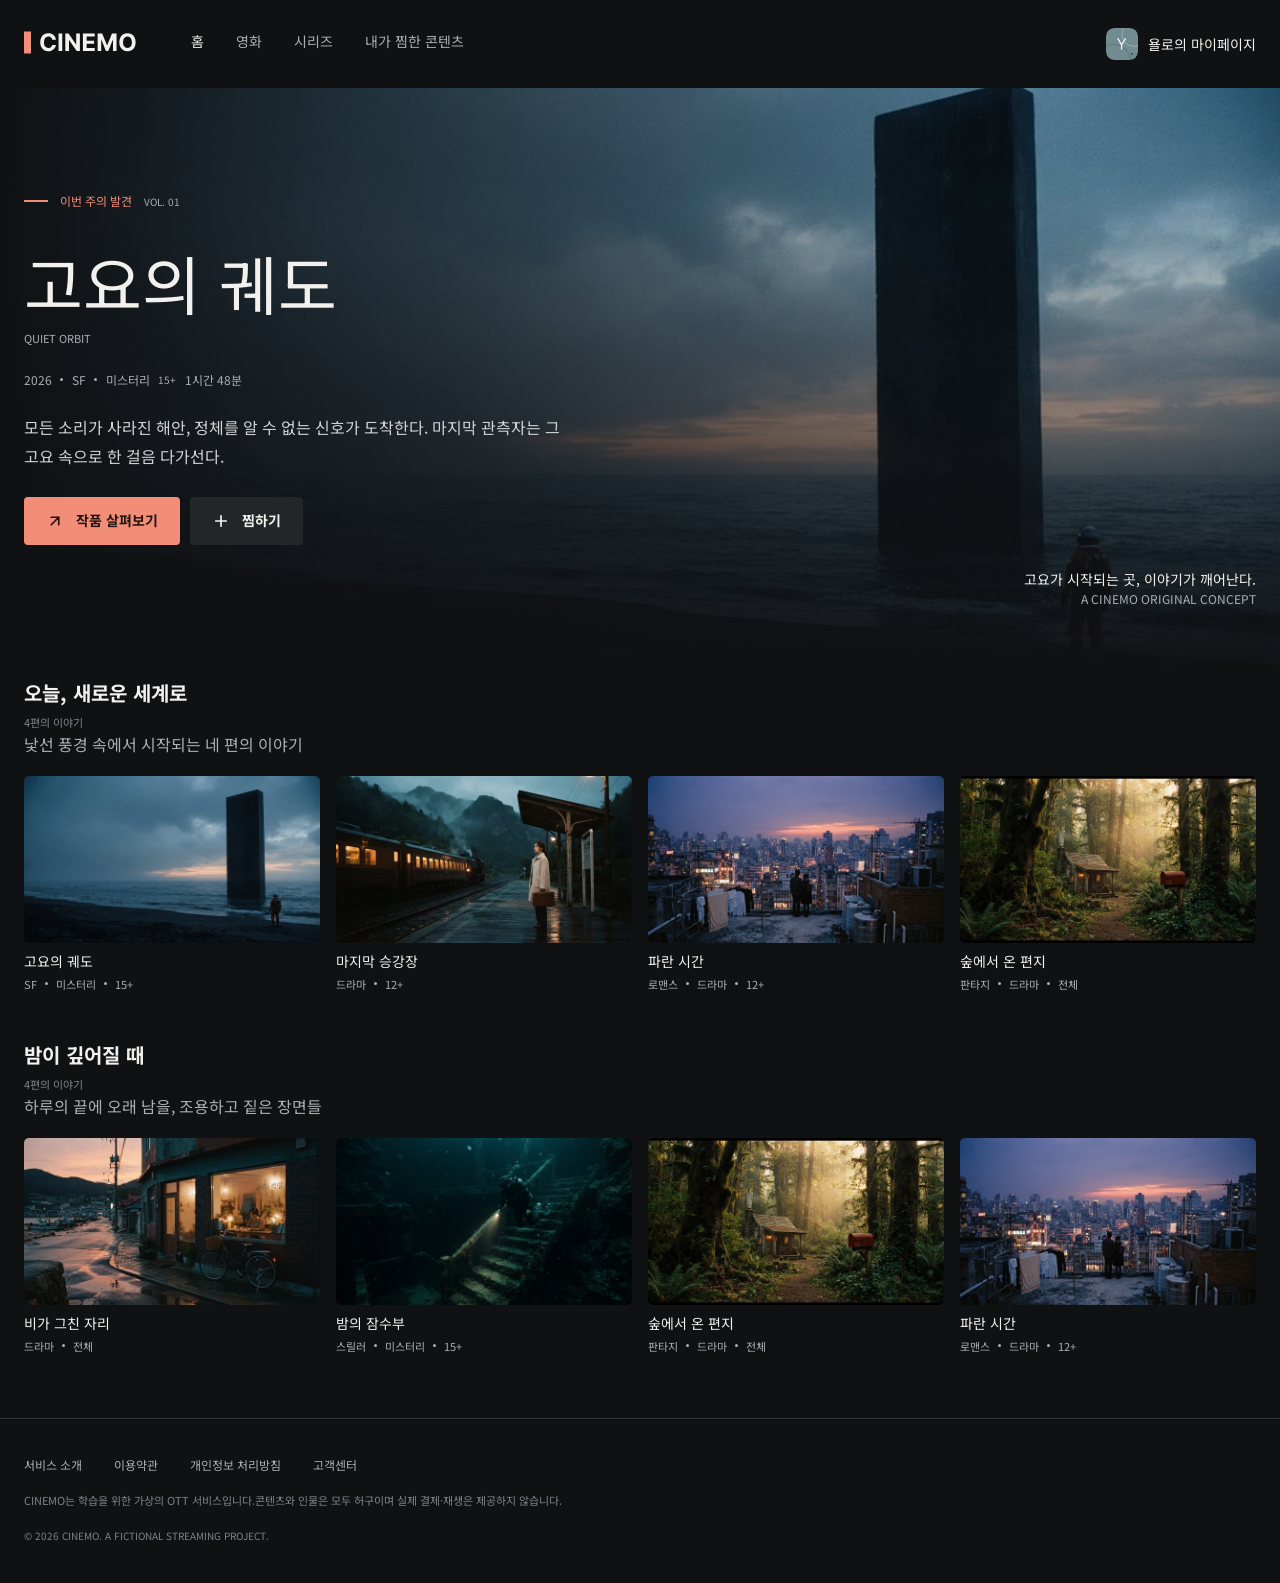
==== commit d27beca3: "mobile style delete" ====
--- a/index.html
+++ b/index.html
@@ -4,8 +4,16 @@
     <meta charset="UTF-8" />
     <meta name="viewport" content="width=device-width, initial-scale=1.0" />
     <title>Cinemo - Home</title>
-    <link rel="stylesheet" href="./styles/reset.css" />
-    <link rel="stylesheet" href="./styles/style.css" />
+    <link rel="preconnect" href="https://fonts.googleapis.com" />
+    <link rel="preconnect" href="https://fonts.gstatic.com/" crossorigin />
+    <link
+      href="https://fonts.googleapis.com/css2?family=Noto+Sans+KR:wght@400;500;600;700&display=swap"
+      rel="stylesheet"
+    />
+    <link
+      href="https://fonts.googleapis.com/css2?family=Inter:wght@400;500;600;700&display=swap"
+      rel="stylesheet"
+    />
     <link rel="stylesheet" href="./styles/reset.css" />
     <link rel="stylesheet" href="./styles/style.css" />
   </head>
@@ -47,7 +55,7 @@
         <!-- header-left end -->
 
         <div class="header-right">
-          <a href="./profile.html" class="user-profile">
+          <a href="./mypage.html" class="user-profile">
             <div class="profile-avatar">
               <svg
                 width="32"
@@ -301,8 +309,10 @@
         </ul>
 
         <p class="footer-copyright">
-          CINEMO는 학습을 위한 가상의 OTT 서비스입니다.<br class="footer-break">콘텐츠와 인물은 모두 허구이며 실제 <span class="payment">결제</span><span>재생</span>은
-          제공하지 않습니다.
+          CINEMO는 학습을 위한 가상의 OTT 서비스입니다.<br
+            class="footer-break"
+          />콘텐츠와 인물은 모두 허구이며 실제 <span class="payment">결제</span
+          ><span>재생</span>은 제공하지 않습니다.
         </p>
 
         <p class="footer-notice">
--- a/styles/style.css
+++ b/styles/style.css
@@ -1,12 +1,14 @@
 body {
   background-color: #101113;
-}
-/* .header-container,
-.intro-section,
-.mypage-content,
-.footer-container {
-  padding: 0 40px;
-} */
+  font-family: "Noto Sans KR", sans-serif;
+}
+.en {
+  font-family: "Inter", sans-serif;
+}
+
+.font-inter {
+  font-family: "Inter", sans-serif;
+}
 .header-container,
 .my-cinemo-content,
 .footer-container {
@@ -853,15 +855,121 @@
   display: flex;
 }
 
-/* 모바일 */
 @media (max-width: 768px) {
+  /* 헤더 메뉴바*/
+  .site-header {
+    height: auto;
+    align-items: flex-start;
+    padding: 27px 16px;
+  }
+  .header-container {
+    padding: 0;
+  }
+  .header-left {
+    display: block;
+  }
+
+  .editorial-aside {
+    display: none;
+  }
+  .service-list {
+    padding-top: 20px;
+    justify-content: flex-start;
+  }
+  .service-list li {
+    flex-shrink: 0;
+  }
+  .service-list li a {
+    font-size: 13px;
+    white-space: nowrap;
+  }
+  .header-right {
+    align-items: flex-start;
+  }
+  .profile-link {
+    display: none;
+  }
+  .mypage-title {
+    font-size: 30px;
+  }
+  .mypage-description {
+    font-size: 13px;
+  }
+
+  /* 모바일 쿼리 메인 인트로 시작*/
+  .intro-section {
+    box-sizing: border-box;
+    width: 100%;
+    max-width: 100%;
+    margin: 0 auto;
+    padding: 100px 16px 36px;
+    line-height: 10px;
+  }
+  .hero-content {
+    width: 100%;
+    max-width: 100%;
+    margin: 0;
+    padding: 150px 16px 72px;
+    gap: 24px;
+  }
+  .editorial-label {
+    flex-wrap: wrap;
+    gap: 8px;
+  }
+  .collection-label {
+    font-weight: 500;
+  }
+  .title {
+    min-width: 0;
+  }
+  .title h2 {
+    margin: 0;
+    font-size: 40px;
+    font-weight: 700;
+    line-height: 1.3;
+    word-break: keep-all;
+    overflow-wrap: anywhere;
+  }
+  .english-title {
+    overflow-wrap: anywhere;
+    padding-top: 16px;
+  }
+  .film-metadata {
+    width: 100%;
+    max-width: 300px;
+    display: flex;
+    justify-content: flex-start;
+    font-size: 7px;
+    flex-wrap: wrap;
+    margin: 0;
+    list-style: none;
+    gap: 8px;
+  }
   .synopsis {
     width: 100%;
-  }
-  .intro-section {
+    max-width: 385px;
+    margin: 0;
+    font-size: 11px;
+    font-weight: 400;
+    overflow-wrap: wrap;
+  }
+  .film-actions {
+    flex-wrap: wrap;
+  }
+  .film-actions button {
+    max-width: 100%;
     height: auto;
-    min-height: 590px;
-  }
+    padding: 12px 16px;
+  }
+  .film-actions button p {
+    margin: 0;
+  }
+  div.editorial-aside {
+    display: none;
+  }
+  /* 모바일 쿼리 메인 인트로 끝 */
+
+  /* 모바일 슬라이드 이미지 */
   .mypage-content p {
     font-size: 11px;
     margin-bottom: 20px;
@@ -910,110 +1018,89 @@
     gap: 24px 16px;
     overflow: visible;
     margin-right: 0;
-    padding: 0;
-  }
-  .movie-checkbox,
-  #checkbox,
-  .checkboximage {
-    width: 24px;
-    height: 24px;
-  }
-  .movie-checkbox {
-    top: 8px;
-    right: 8px;
-  }
-  .account-settings {
+  }
+  /* 모바일 슬라이드 이미지 끝 */
+
+  /* mypage.html 프로필 변경 패널 */
+  .user-profile-panel {
+    display: block;
+  }
+  .profile-information {
+    margin-bottom: 24px;
+  }
+  .profile-avatar-spell {
+    width: 64px;
+    height: 64px;
+  }
+  h3.profile-name {
+    font-size: 22px;
+  }
+  .membership-date {
+    display: block;
+  }
+  .profile-label {
+    font-size: 13px;
+  }
+
+  /* profil.html의 프로필 부분 */
+  h2.page-title {
+    font-size: 28px;
+  }
+  p.description {
+    font-size: 13px;
+  }
+  .profile-sub-name {
+    width: 152px;
+  }
+  .profile-description {
+    display: none;
+  }
+  .profile-selection {
+    padding: 56px 24px;
+  }
+  .profile-option {
+    width: 100%;
+    grid-template-columns: repeat(2, 1fr);
+    gap: 32px;
+  }
+  .profile-option li {
+    width: 100%;
+    display: flex;
+    justify-content: center;
+  }
+  p.project-note {
+    padding-bottom: 90px;
+  }
+
+  /* 모바일 푸터 */
+  .site-footer {
+    width: 100%;
+  }
+
+  .footer-link {
+    flex-wrap: wrap;
+    gap: 20px;
+  }
+
+  .footer-notice {
+    width: auto;
     height: auto;
-  }
-  .setting-row {
-    grid-template-columns: 1fr auto;
-    row-gap: 4px;
-    padding: 24px 0;
-    border-top: 1px solid #303237;
-    border-bottom: 0;
-  }
-  .setting-label,
-  .setting-value {
-    grid-column: 1;
-  }
-  .setting-row a {
-    grid-column: 2;
-    grid-row: 1 / span 2;
-    align-self: center;
-    font-size: 14px;
-  }
-  .setting-value:empty {
+    line-height: 1.6;
+    margin-top: 16px;
+  }
+}
+/* 모바일 푸터 br */
+@media (min-width: 768px) and (max-width: 1150px) {
+  .footer-break {
     display: none;
-  }
-  .setting-row:last-child {
-    border-top: 1px solid #303237;
-    border-bottom: 0;
-  }
-}
-
-/* 모바일 푸터 */
-@media (max-width: 768px) {
-    .site-footer {
-      width: 100%;
-  }
-
-    .footer-link {
-      flex-wrap: wrap;
-      gap: 20px;
-  }
-
-    .footer-notice {
-      width: auto;
-      height: auto;
-      line-height: 1.6;
-      margin-top: 16px;
-  }
-}
-@media (min-width: 768px) and (max-width: 1150px){
-    .footer-break {
-      display: none;
   }
 }
 @media (min-width: 1150px) {
   .footer-break {
     display: none;
   }
- 
+
   .footer-copyright {
-      white-space: nowrap;
-  }
-}
-
-
-/* 모바일 푸터 */
-@media (max-width: 768px) {
-    .site-footer {
-      width: 100%;
-  }
-
-    .footer-link {
-      flex-wrap: wrap;
-      gap: 20px;
-  }
-
-    .footer-notice {
-      width: auto;
-      height: auto;
-      line-height: 1.6;
-      margin-top: 16px;
-  }
-}
-@media (min-width: 768px) and (max-width: 1150px){
-    .footer-break {
-      display: none;
-  }
-}
-@media (min-width: 1150px) {
-  .footer-break {
-    display: none;
-  }
- 
-  .footer-copyright {
-      white-space: nowrap;
-  }
-}+    white-space: nowrap;
+  }
+}
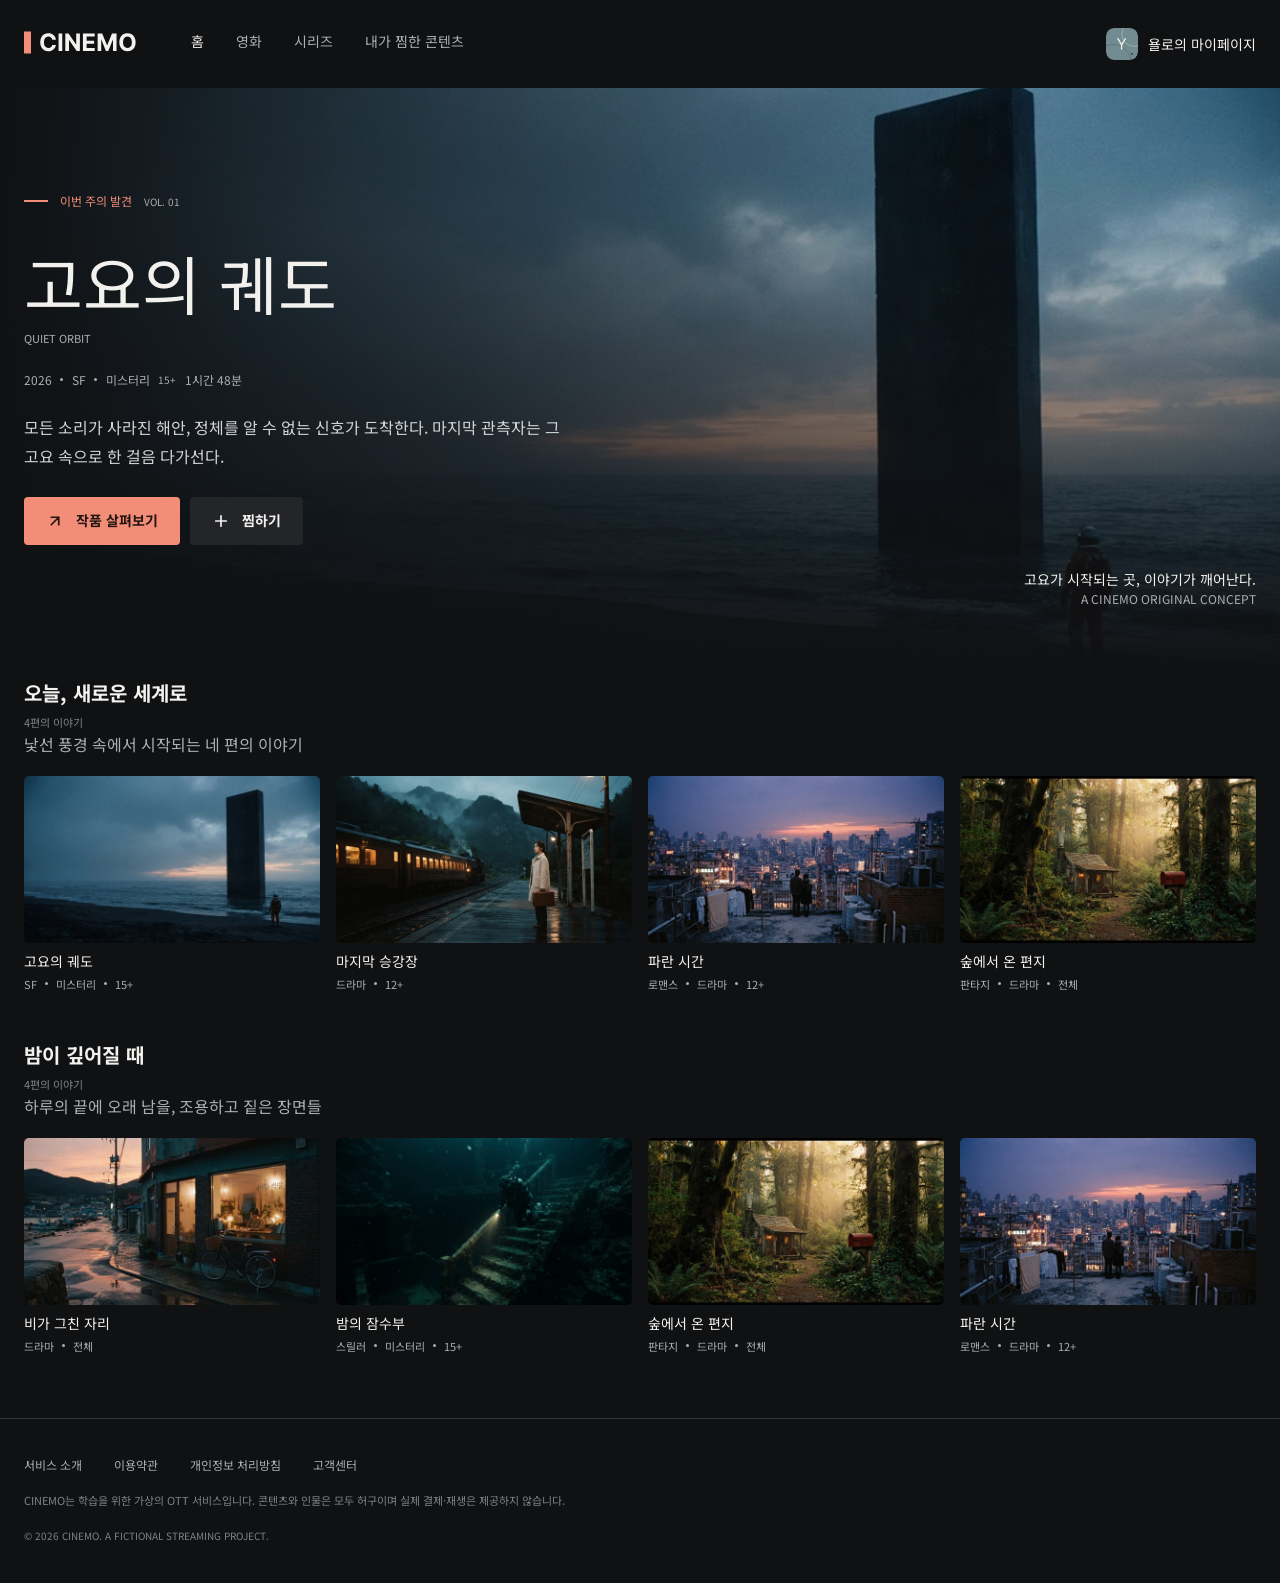
==== commit aaf9abd4: "html 띄어쓰기 수정" ====
--- a/index.html
+++ b/index.html
@@ -309,10 +309,8 @@
         </ul>
 
         <p class="footer-copyright">
-          CINEMO는 학습을 위한 가상의 OTT 서비스입니다.<br
-            class="footer-break"
-          />콘텐츠와 인물은 모두 허구이며 실제 <span class="payment">결제</span
-          ><span>재생</span>은 제공하지 않습니다.
+          CINEMO는 학습을 위한 가상의 OTT 서비스입니다.<br class="footer-break"> 콘텐츠와 인물은 모두 허구이며 실제 <span class="payment">결제</span><span>재생</span>은
+          제공하지 않습니다.
         </p>
 
         <p class="footer-notice">
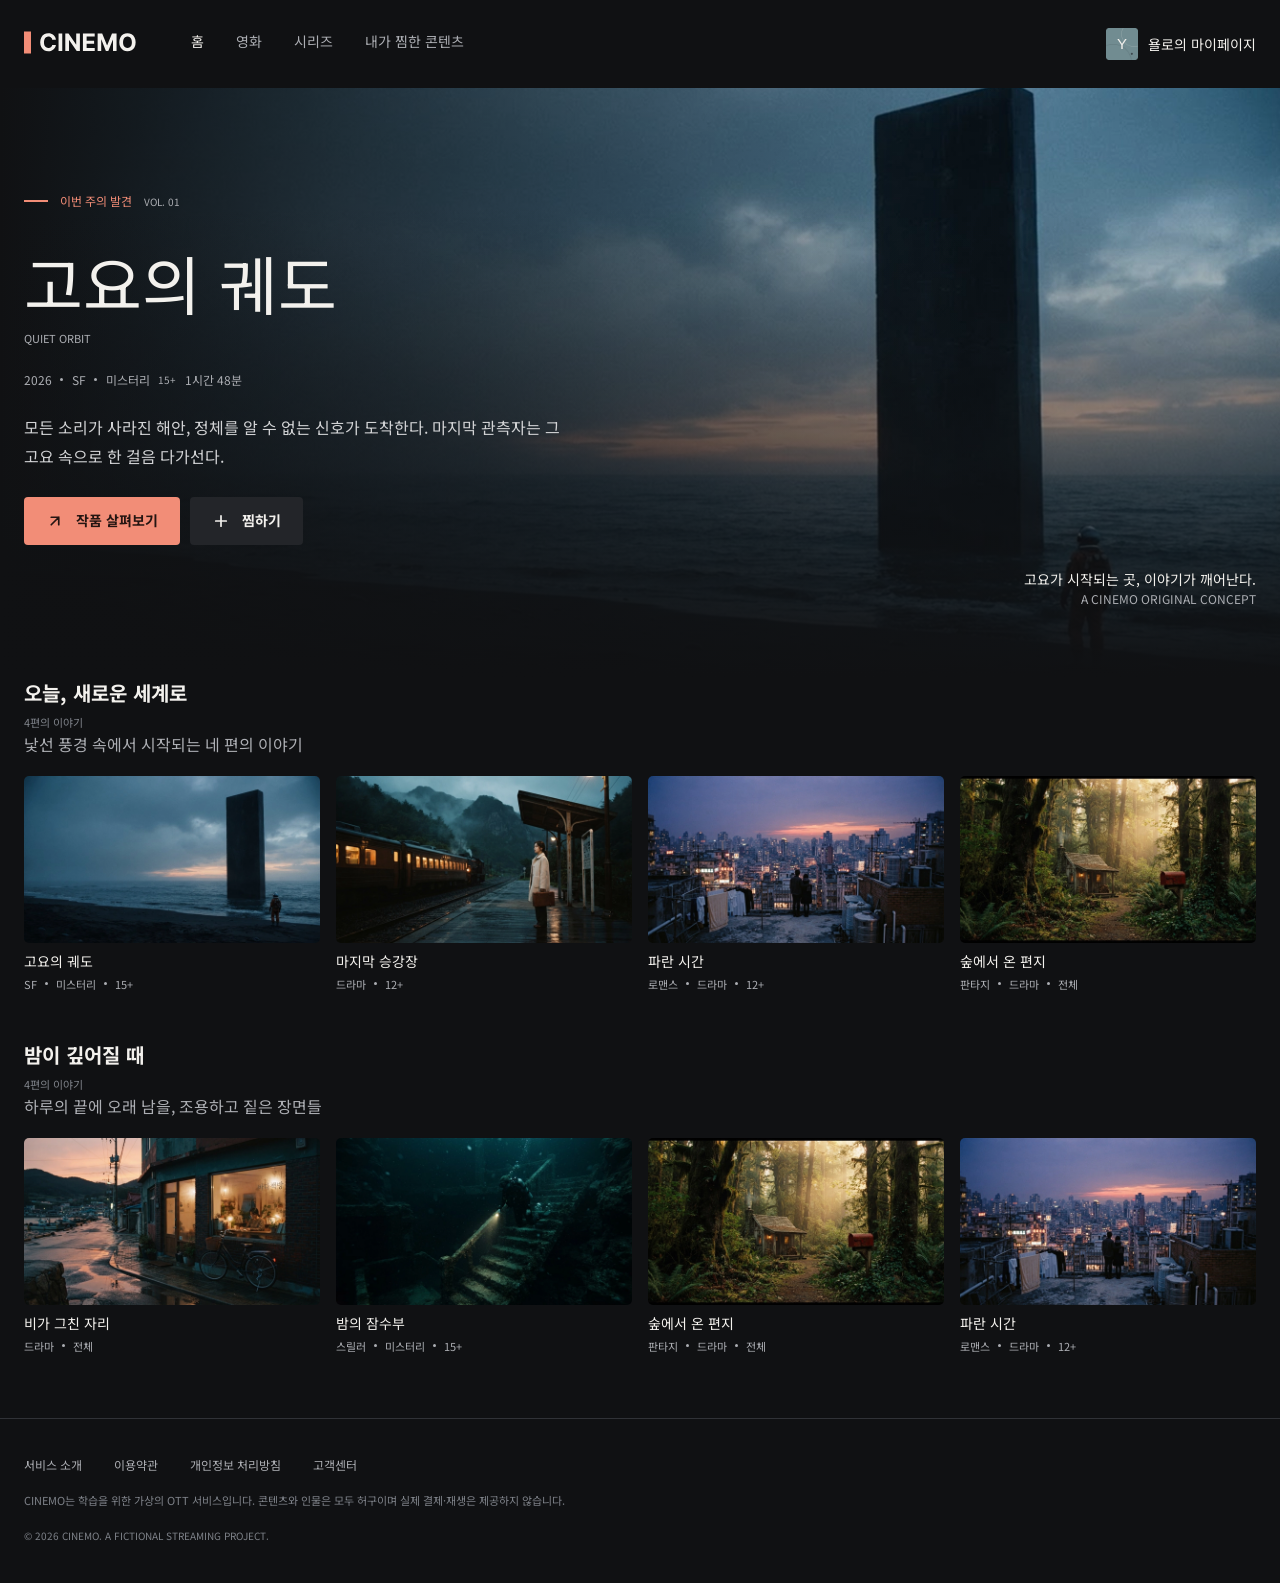
==== commit 6e08903e: "css피드백 바탕으로 전체 수정" ====
--- a/index.html
+++ b/index.html
@@ -57,41 +57,9 @@
         <div class="header-right">
           <a href="./mypage.html" class="user-profile">
             <div class="profile-avatar">
-              <svg
-                width="32"
-                height="32"
-                viewBox="0 0 32 32"
-                fill="none"
-                xmlns="http://www.w3.org/2000/svg"
-              >
-                <g clip-path="url(#clip0_1_669)">
-                  <rect width="32" height="32" rx="8" fill="#718C91" />
-                  <circle
-                    cx="28.16"
-                    cy="6.08"
-                    r="12.3"
-                    stroke="#F3F1ED"
-                    stroke-opacity="0.313726"
-                  />
-                  <circle
-                    cx="7.20005"
-                    cy="34.4"
-                    r="17.9"
-                    stroke="#101113"
-                    stroke-opacity="0.188235"
-                  />
-                  <path
-                    d="M10.8927 10.3291H12.4418L15.54 15.5436H15.6709L18.7691 10.3291H20.3182L16.2818 16.8964V21.5H14.9291V16.8964L10.8927 10.3291Z"
-                    fill="#F3F1ED"
-                  />
-                  <circle cx="25.84" cy="25.84" r="0.88" fill="#24272D" />
-                </g>
-                <defs>
-                  <clipPath id="clip0_1_669">
-                    <rect width="32" height="32" rx="8" fill="white" />
-                  </clipPath>
-                </defs>
-              </svg>
+              <div class="top-profile-avatar-spell">
+                <span class="top-avatar-text en">Y</span>
+              </div>
             </div>
             <span class="profile-link white">욜로의 마이페이지</span>
           </a>
--- a/styles/style.css
+++ b/styles/style.css
@@ -142,7 +142,9 @@
   width: 218px;
   display: flex;
   justify-content: space-between;
-}
+  padding: 24px 0 0 0;
+}
+
 .film-metadata li {
   display: flex;
   align-items: center;
@@ -273,7 +275,7 @@
 .my-cinemo-content {
   display: flex;
   flex-direction: column;
-  gap: 48px;
+  gap: 36px;
   padding: 56px 24px 64px 24px;
 }
 
@@ -404,12 +406,10 @@
 }
 .profile-option {
   width: 728px;
-  /* display: flex;
-  justify-content: space-between;
-  align-items: center; */
   display: grid;
   grid-template-columns: repeat(4, 1fr);
   gap: 40px;
+  grid-auto-flow: row;
 }
 .profile-name {
   font-size: 18px;
@@ -420,11 +420,14 @@
 .profile-avatar-admin {
   width: 152px;
   height: 152px;
-  background: url("../assets/images/avatar-admin.png") center / cover no-repeat;
+  background: url("../assets/images/avatar-admin.png") center / contain
+    no-repeat;
   display: flex;
   justify-content: center;
   align-items: center;
-}
+  aspect-ratio: 1 / 1;
+}
+
 .profile-avatar-master {
   width: 152px;
   height: 152px;
@@ -833,7 +836,7 @@
   border-radius: 4px;
   cursor: pointer;
 }
-#checkbox {
+.checkbox {
   width: 28px;
   height: 28px;
   opacity: 0;
@@ -851,7 +854,7 @@
   transform: translate(-50%, -50%);
   cursor: pointer;
 }
-#checkbox:checked + .checkboximage {
+.checkbox:checked + .checkboximage {
   display: flex;
 }
 
@@ -861,6 +864,9 @@
     height: auto;
     align-items: flex-start;
     padding: 27px 16px;
+  }
+  .site-header.underline {
+    border-bottom: 1px solid #303237;
   }
   .header-container {
     padding: 0;
@@ -987,7 +993,6 @@
     display: flex;
     gap: 16px;
     overflow-x: auto;
-    margin-right: -24px;
     padding: 0 24px 16px 0;
   }
   .movie-card {
@@ -1042,7 +1047,7 @@
     font-size: 13px;
   }
 
-  /* profil.html의 프로필 부분 */
+  /* profile.html의 프로필 부분 */
   h2.page-title {
     font-size: 28px;
   }
@@ -1056,7 +1061,7 @@
     display: none;
   }
   .profile-selection {
-    padding: 56px 24px;
+    padding: 56px 16px;
   }
   .profile-option {
     width: 100%;
@@ -1088,6 +1093,65 @@
     line-height: 1.6;
     margin-top: 16px;
   }
+  /* 마이페이지 계정 설정: 라벨 위 / 값 아래 */
+  .account-settings {
+    height: auto;
+  }
+  .account-settings h2 {
+    margin-bottom: 16px;
+  }
+  .setting-row {
+    grid-template-columns: 1fr auto;
+    row-gap: 4px;
+    padding: 24px 0;
+    border-top: 1px solid #303237;
+    border-bottom: 0;
+  }
+  .setting-row:last-child {
+    border-top: 1px solid #303237;
+    border-bottom: 0;
+  }
+  .setting-label,
+  .setting-value,
+  .setting-note {
+    grid-column: 1;
+    min-width: 0;
+  }
+  .setting-value {
+    overflow-wrap: anywhere;
+  }
+  .setting-value:empty {
+    display: none;
+  }
+  .setting-row a {
+    grid-column: 2;
+    grid-row: 1 / span 2;
+    align-self: center;
+    white-space: nowrap;
+  }
+  .setting-row:last-child a {
+    grid-row: 1;
+  }
+
+  /* 패딩 */
+  .my-cinemo-content {
+    padding: 36px 24px 40px 24px;
+  }
+  .favorite-content {
+    margin-bottom: 0;
+  }
+  .favorite-content .movie-list {
+    padding: 0;
+  }
+
+  /*메인*/
+  .mypage-content:nth-child(2) {
+    margin-top: 8px;
+    margin-bottom: 36px;
+  }
+  .mypage-content:nth-child(3) {
+    margin-bottom: 40px;
+  }
 }
 /* 모바일 푸터 br */
 @media (min-width: 768px) and (max-width: 1150px) {
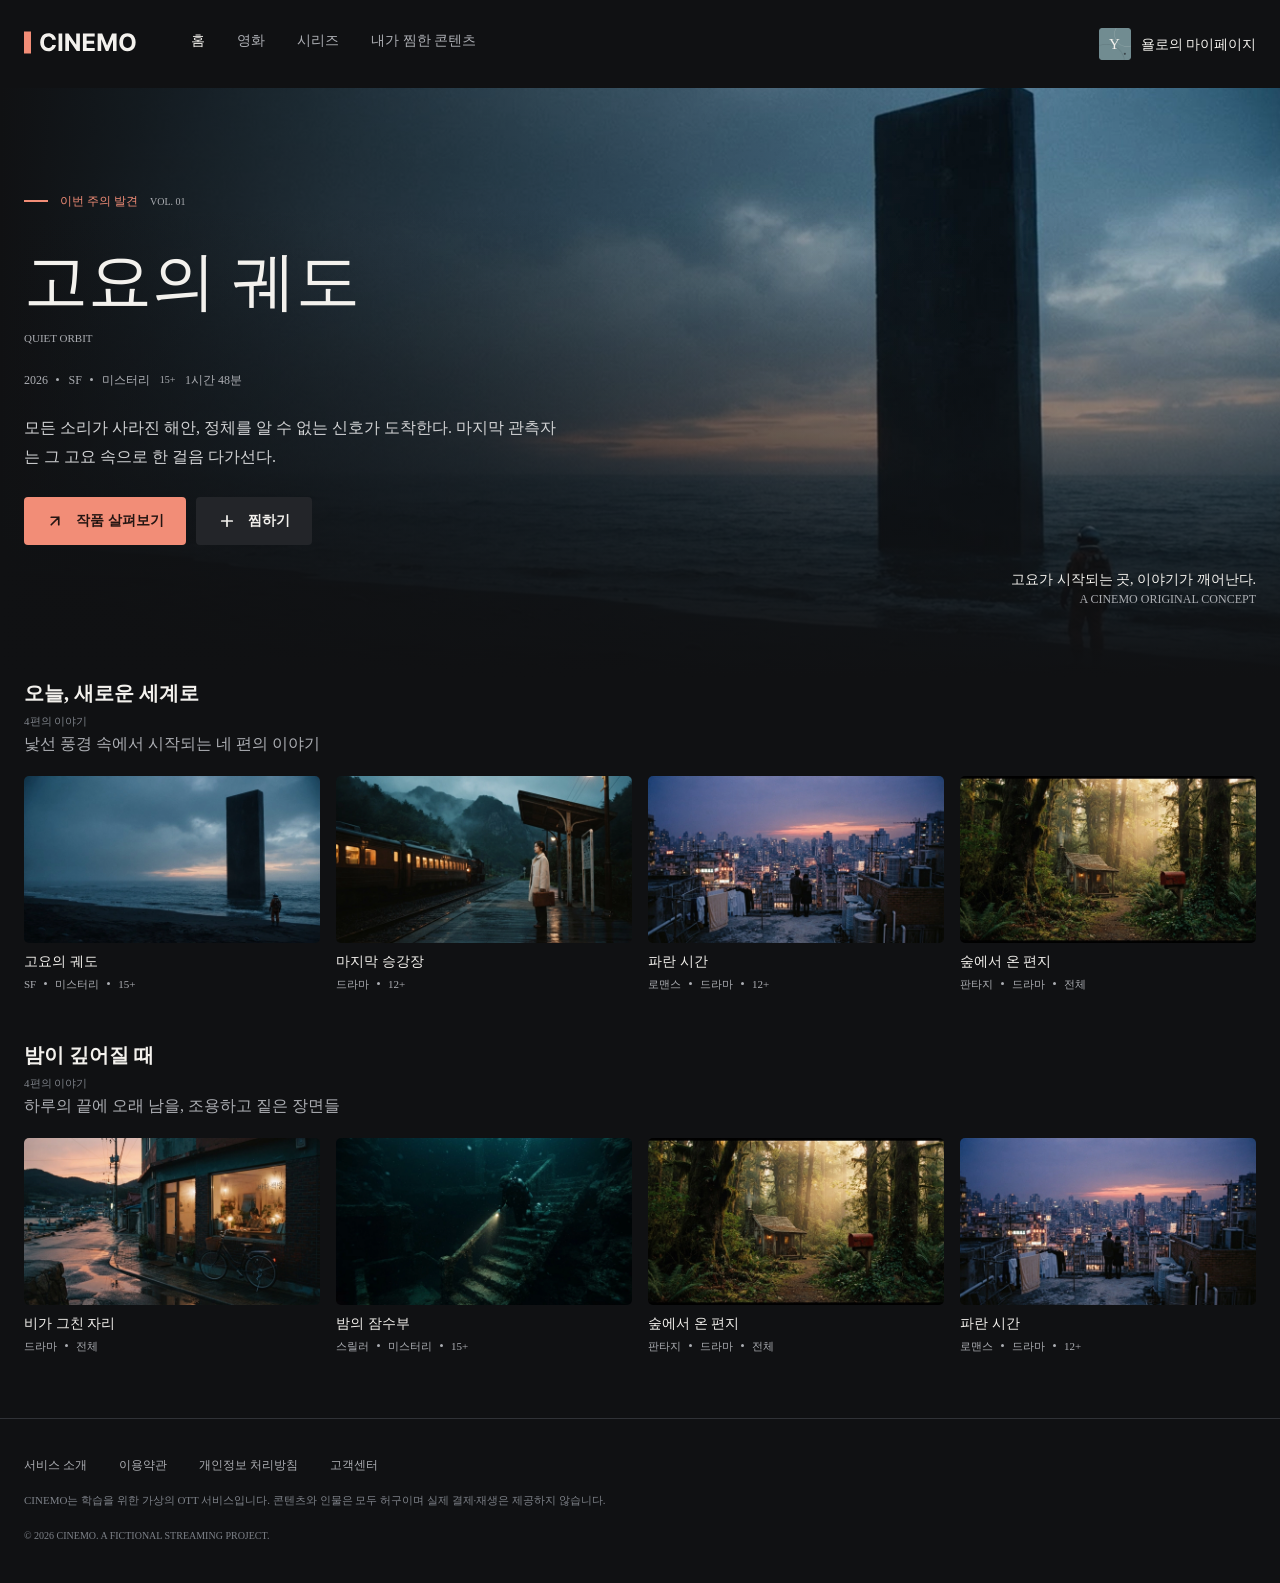
==== commit e7fd7752: "html-무언가수정" ====
--- a/index.html
+++ b/index.html
@@ -277,8 +277,11 @@
         </ul>
 
         <p class="footer-copyright">
-          CINEMO는 학습을 위한 가상의 OTT 서비스입니다.<br class="footer-break"> 콘텐츠와 인물은 모두 허구이며 실제 <span class="payment">결제</span><span>재생</span>은
-          제공하지 않습니다.
+          CINEMO는 학습을 위한 가상의 OTT 서비스입니다.<br
+            class="footer-break"
+          />
+          콘텐츠와 인물은 모두 허구이며 실제 <span class="payment">결제</span
+          ><span>재생</span>은 제공하지 않습니다.
         </p>
 
         <p class="footer-notice">
--- a/styles/style.css
+++ b/styles/style.css
@@ -1,14 +1,12 @@
 body {
   background-color: #101113;
-  font-family: "Noto Sans KR", sans-serif;
-}
-.en {
-  font-family: "Inter", sans-serif;
-}
-
-.font-inter {
-  font-family: "Inter", sans-serif;
-}
+}
+/* .header-container,
+.intro-section,
+.mypage-content,
+.footer-container {
+  padding: 0 40px;
+} */
 .header-container,
 .my-cinemo-content,
 .footer-container {
@@ -859,7 +857,7 @@
 }
 
 @media (max-width: 768px) {
-  /* 헤더 메뉴바*/
+   /* 헤더 메뉴바*/
   .site-header {
     height: auto;
     align-items: flex-start;
@@ -901,7 +899,7 @@
   .mypage-description {
     font-size: 13px;
   }
-
+  
   /* 모바일 쿼리 메인 인트로 시작*/
   .intro-section {
     box-sizing: border-box;
@@ -1077,21 +1075,21 @@
     padding-bottom: 90px;
   }
 
-  /* 모바일 푸터 */
-  .site-footer {
-    width: 100%;
-  }
-
-  .footer-link {
-    flex-wrap: wrap;
-    gap: 20px;
-  }
-
-  .footer-notice {
-    width: auto;
-    height: auto;
-    line-height: 1.6;
-    margin-top: 16px;
+/* 모바일 푸터 */
+    .site-footer {
+      width: 100%;
+  }
+
+    .footer-link {
+      flex-wrap: wrap;
+      gap: 20px;
+  }
+
+    .footer-notice {
+      width: auto;
+      height: auto;
+      line-height: 1.6;
+      margin-top: 16px;
   }
   /* 마이페이지 계정 설정: 라벨 위 / 값 아래 */
   .account-settings {
@@ -1155,16 +1153,16 @@
 }
 /* 모바일 푸터 br */
 @media (min-width: 768px) and (max-width: 1150px) {
-  .footer-break {
-    display: none;
+    .footer-break {
+      display: none;
   }
 }
 @media (min-width: 1150px) {
   .footer-break {
     display: none;
   }
-
+ 
   .footer-copyright {
-    white-space: nowrap;
-  }
-}
+      white-space: nowrap;
+  }
+}
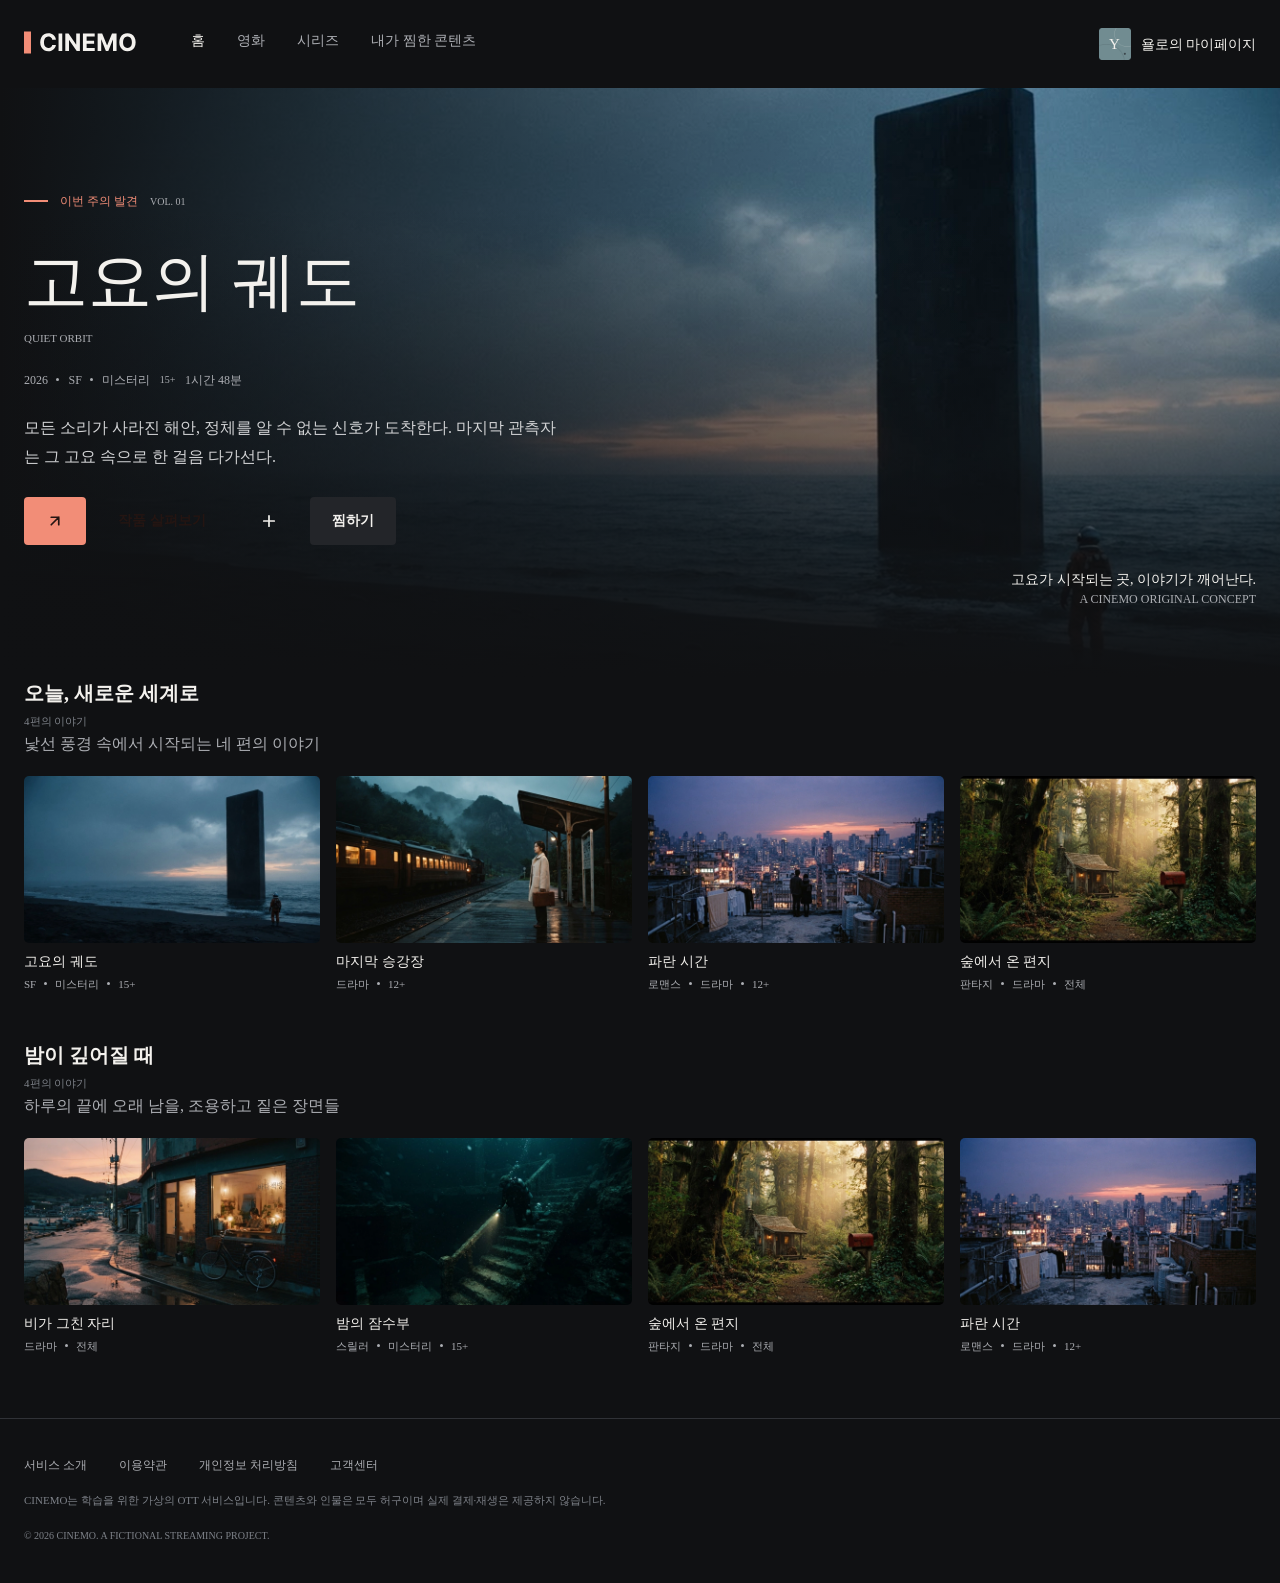
==== commit c2cff3e5: "validator" ====
--- a/index.html
+++ b/index.html
@@ -108,7 +108,7 @@
                   stroke="#241512"
                 />
               </svg>
-              <p class="up-right-label">작품 살펴보기</p>
+              <button class="up-right-label">작품 살펴보기</button>
             </button>
             <button type="button">
               <svg
@@ -125,7 +125,7 @@
                   stroke="#F3F1ED"
                 />
               </svg>
-              <p class="plus-label">찜하기</p>
+              <button class="plus-label">찜하기</button>
             </button>
           </div>
           <div class="editorial-aside">
--- a/styles/style.css
+++ b/styles/style.css
@@ -212,12 +212,12 @@
 .film-actions button:last-child {
   background-color: #232529;
 }
-p.up-right-label {
+button.up-right-label {
   font-size: 14px;
   color: #241512;
 }
 
-p.plus-label {
+button.plus-label {
   font-size: 14px;
   color: #f3f1ed;
 }
@@ -370,7 +370,7 @@
 .account-settings {
   width: 100%;
   max-width: 1440px;
-  height: 353px;
+  /* height: 353px; */
   margin: 0 auto;
 }
 
@@ -857,7 +857,7 @@
 }
 
 @media (max-width: 768px) {
-   /* 헤더 메뉴바*/
+  /* 헤더 메뉴바*/
   .site-header {
     height: auto;
     align-items: flex-start;
@@ -899,7 +899,7 @@
   .mypage-description {
     font-size: 13px;
   }
-  
+
   /* 모바일 쿼리 메인 인트로 시작*/
   .intro-section {
     box-sizing: border-box;
@@ -1075,21 +1075,21 @@
     padding-bottom: 90px;
   }
 
-/* 모바일 푸터 */
-    .site-footer {
-      width: 100%;
-  }
-
-    .footer-link {
-      flex-wrap: wrap;
-      gap: 20px;
-  }
-
-    .footer-notice {
-      width: auto;
-      height: auto;
-      line-height: 1.6;
-      margin-top: 16px;
+  /* 모바일 푸터 */
+  .site-footer {
+    width: 100%;
+  }
+
+  .footer-link {
+    flex-wrap: wrap;
+    gap: 20px;
+  }
+
+  .footer-notice {
+    width: auto;
+    height: auto;
+    line-height: 1.6;
+    margin-top: 16px;
   }
   /* 마이페이지 계정 설정: 라벨 위 / 값 아래 */
   .account-settings {
@@ -1153,16 +1153,16 @@
 }
 /* 모바일 푸터 br */
 @media (min-width: 768px) and (max-width: 1150px) {
-    .footer-break {
-      display: none;
+  .footer-break {
+    display: none;
   }
 }
 @media (min-width: 1150px) {
   .footer-break {
     display: none;
   }
- 
+
   .footer-copyright {
-      white-space: nowrap;
-  }
-}
+    white-space: nowrap;
+  }
+}
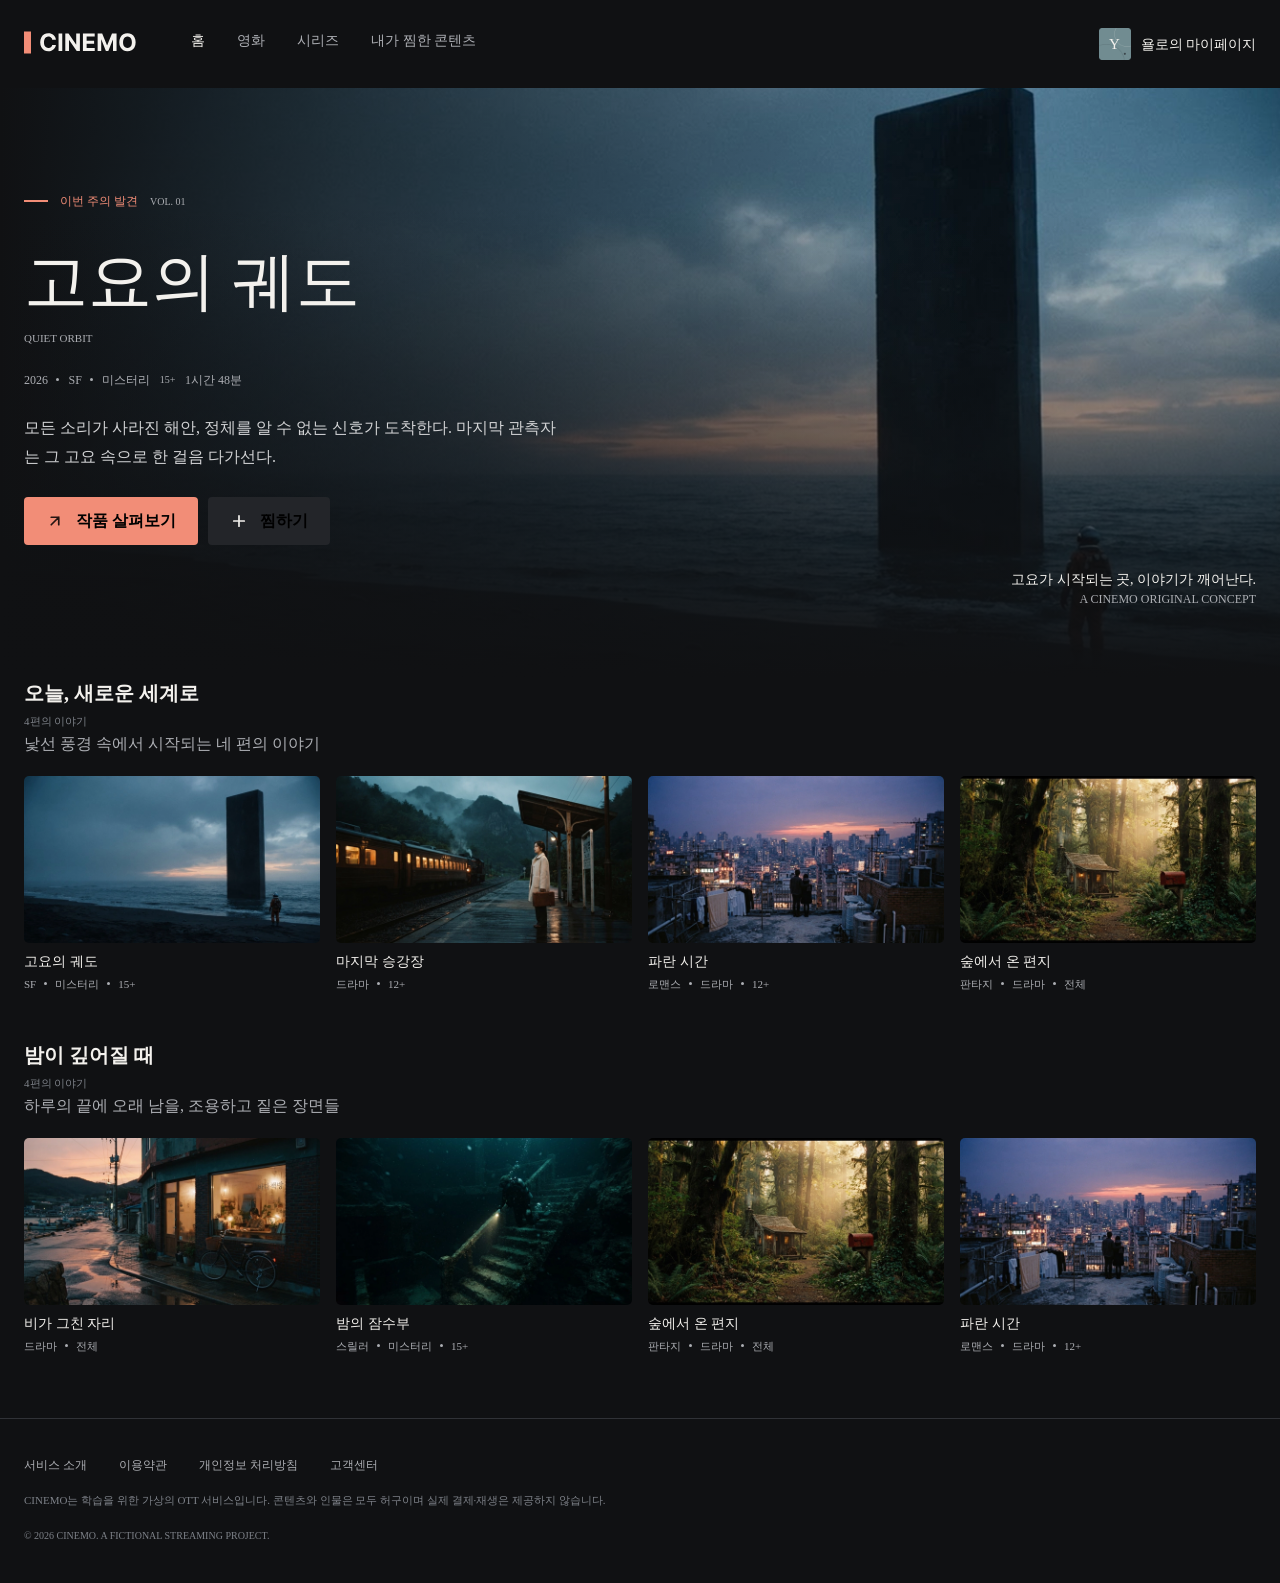
==== commit 10c5d2c0: "button-span-edit" ====
--- a/index.html
+++ b/index.html
@@ -108,7 +108,7 @@
                   stroke="#241512"
                 />
               </svg>
-              <button class="up-right-label">작품 살펴보기</button>
+              <span class="up-right-label">작품 살펴보기</span>
             </button>
             <button type="button">
               <svg
@@ -125,7 +125,7 @@
                   stroke="#F3F1ED"
                 />
               </svg>
-              <button class="plus-label">찜하기</button>
+              <span class="plus-label">찜하기</span>
             </button>
           </div>
           <div class="editorial-aside">
